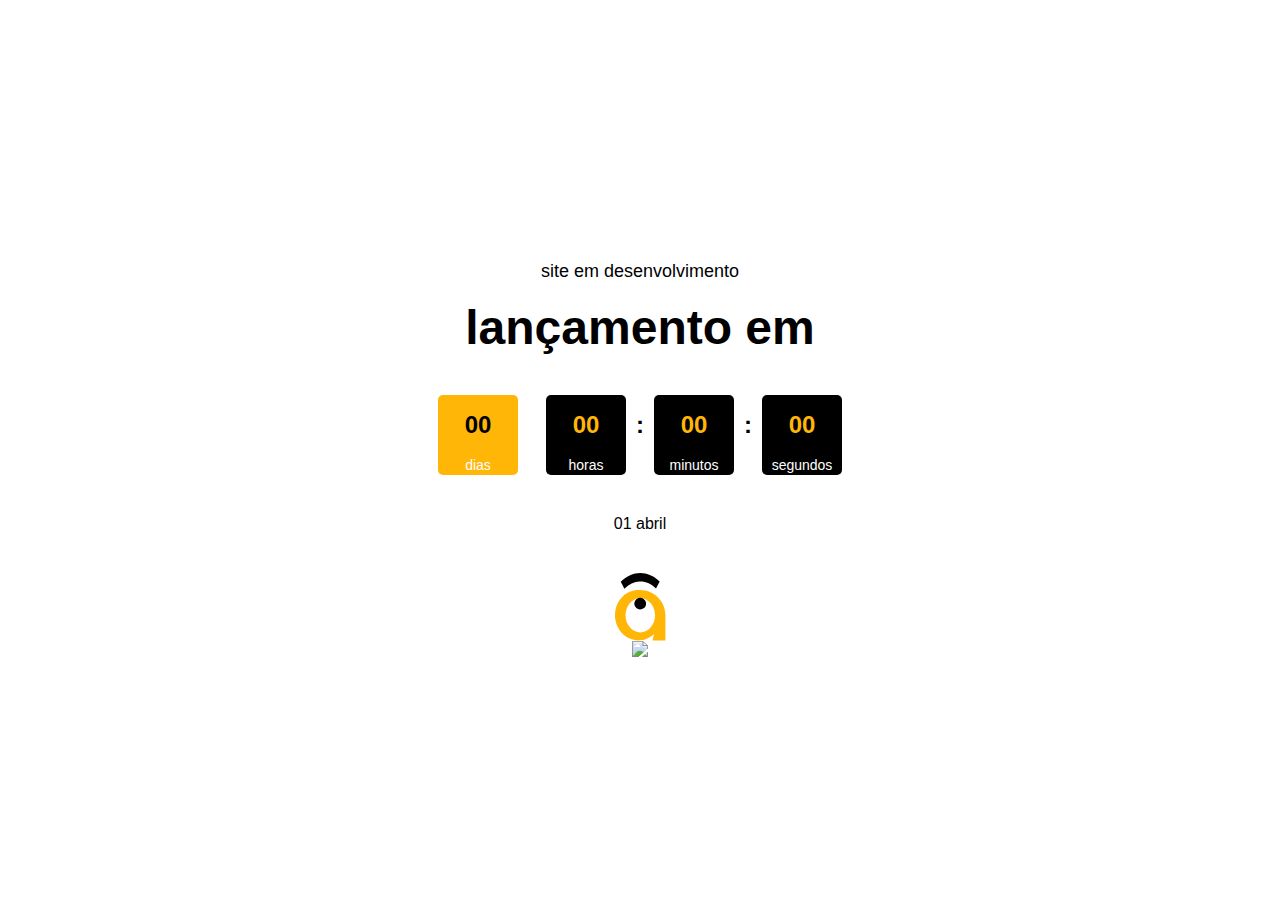
==== index.html @ 57b1c7a6 "test img cdn" ====
<!DOCTYPE html>
<html lang="en">
	<head>
		<!-- Global site tag (gtag.js) - Google Analytics -->
		<script async src="https://www.googletagmanager.com/gtag/js?id=UA-113560512-1"></script>
		<script>
		window.dataLayer = window.dataLayer || [];
		function gtag(){dataLayer.push(arguments);}
		gtag('js', new Date());

		gtag('config', 'UA-113560512-1');
		</script>

		<meta charset="UTF-8">
		<meta name="viewport" content="width=device-width, initial-scale=1.0">
		<link id="favicon" rel="icon" type="image/png" sizes="64x64" href="iconfinder.png">
		<title>André Oliveira | UX/UI and Visual Identity Designer </title>
		<link rel="stylesheet" href="style.css">
	</head>
	<body>
		<p>site em desenvolvimento</p>
		<h1>lançamento em</h1>
		<div class="countdown">
			<div class="box" id="days">00</div>
			<div class="box" id="hours">00</div>
			<div class="box" id="minutes">00</div>
			<div class="box" id="seconds">00</div>
		</div>
		<div class="data">01 abril</div>
		<svg width="51" height="68" viewBox="0 0 51 68" fill="none" xmlns="http://www.w3.org/2000/svg">
			<path d="M50.3702 41.548C50.0303 27.9532 38.9049 17.0503 25.2191 17.0503C24.9019 17.0503 24.562 17.0503 24.2674 17.0955C23.9955 17.0503 23.7009 17.0503 23.429 17.0503C11.3067 17.0503 1.3142 26.9579 0.113293 39.6479C0.0453173 40.4848 0 41.3444 0 42.2266C0 43.1088 0.0453173 43.9457 0.113293 44.8053C1.3142 57.4726 11.3067 67.3803 23.429 67.3803C23.7009 67.3803 23.9955 67.3803 24.2674 67.335C29.9094 67.1541 35.1209 64.7563 39.0635 60.8883L37.5227 67.3803H50.4155V42.2266C50.4155 42.0004 50.4155 41.7742 50.3702 41.5254V41.548Z" fill="#FFB607"/>
			<path d="M25.2869 59.3954C33.4335 59.3954 40.0377 51.739 40.0377 42.2945C40.0377 32.8499 33.4335 25.1936 25.2869 25.1936C17.1403 25.1936 10.5361 32.8499 10.5361 42.2945C10.5361 51.739 17.1403 59.3954 25.2869 59.3954Z" fill="white"/>
			<path d="M31.0651 30.635C31.0651 32.4446 30.1361 34.2994 28.6859 35.3173C26.0122 37.2627 22.4095 36.6972 20.5288 34.0959C18.5802 31.4267 19.1466 27.8301 21.7524 25.9526C23.837 24.437 26.5787 24.437 28.6179 25.9526C30.2041 26.9705 31.0651 28.6896 31.0651 30.635Z" fill="black"/>
			<path d="M44.6371 8.61305L41.0344 15.4896C36.4573 10.8977 31.0419 8.43209 25.4452 8.43209H24.7655C19.2141 8.61305 13.8667 11.1465 9.35761 15.7384L5.75488 8.86187C17.3334 -2.87802 32.9679 -2.94588 44.5918 8.61305H44.6371Z" fill="black"/>
		</svg>
		<img src="background-header.jpeg" alt="">
		<img src="https://ik.imagekit.io/andreoliveira/background-header.jpeg?ik-sdk-version=javascript-1.4.3&updatedAt=1677780116821">
		<img src="https://ik.imagekit.io/andreoliveira/background-header.jpeg" alt="">
		<script>
			// Set the date we're counting down to
			var countDownDate = new Date("Apr 01, 2023 12:30:25").getTime();

			// Update the count down every 1 second
			var x = setInterval(function() {

			// Get today's date and time
			var now = new Date().getTime();
				
			// Find the distance between now and the count down date
			var distance = countDownDate - now;
				
			// Time calculations for days, hours, minutes and seconds
			var days = Math.floor(distance / (1000 * 60 * 60 * 24));
			var hours = Math.floor((distance % (1000 * 60 * 60 * 24)) / (1000 * 60 * 60));
			var minutes = Math.floor((distance % (1000 * 60 * 60)) / (1000 * 60));
			var seconds = Math.floor((distance % (1000 * 60)) / 1000);
				
			// Output the result in an element
			document.getElementById("days").innerHTML = days;
			document.getElementById("hours").innerHTML = hours;
			document.getElementById("minutes").innerHTML = minutes;
  			document.getElementById("seconds").innerHTML = seconds;
    
			// If the count down is over, write some text 
			if (distance < 0) {
				clearInterval(x);
				document.getElementById("days").innerHTML = "00";
				document.getElementById("hours").innerHTML = "00";
				document.getElementById("minutes").innerHTML = "00";
				document.getElementById("seconds").innerHTML = "00";
			
			}
			}, 1000);
		</script>
	</body>
</html>
---- style.css ----
html {
  display: flex;
  align-items: center;
  justify-content: center;
  height: 100%;
}

body {
  text-align: center;
  font-family: "Arial", sans-serif;
  display: flex;
  align-items: center;
  justify-content: center;
  flex-direction: column;
  color: #000;
  text-align: center;
}

p {
  font-weight: 400;
  font-size: 18px;
  line-height: 21px;
  color: #000000;
  margin-bottom: 0 0 10px 0;
}

h1 {
  font-style: normal;
  font-weight: 700;
  font-size: 48px;
  line-height: 55px;
  margin: 0;
}

.countdown {
  margin-top: 40px;
  display: flex;
  gap: 28px;
}
.countdown .box {
  width: 8.5vw;
  height: 8.5vw;
  min-width: 60px;
  min-height: 60px;
  max-width: 80px;
  max-height: 80px;
  border-radius: 5px;
  text-align: center;
  line-height: 60px;
  font-size: 24px;
  font-weight: bold;
  background-color: #000;
  color: #FFB607;
  position: relative;
}
.countdown .box:after {
  display: block;
  font-size: 14px;
  line-height: 21px;
  color: #BDBDBD;
  font-weight: 400;
}
@media (min-width: 768px) {
  .countdown .box:after {
    color: #ffffff;
  }
}
.countdown .box:before {
  content: ":";
  color: #000;
  font-size: 24px;
  display: block;
  position: absolute;
  left: -18px;
}
.countdown .box#days {
  background-color: #FFB607;
  color: #000;
}
.countdown .box#days:after {
  content: "dias";
}
.countdown .box#days:before {
  display: none;
}
.countdown .box#hours:after {
  content: "horas";
}
.countdown .box#hours:before {
  display: none;
}
.countdown .box#minutes:after {
  content: "minutos";
}
.countdown .box#seconds:after {
  content: "segundos";
}

svg {
  margin-top: 40px;
}

.data {
  width: 100%;
  margin-top: 40px;
}/*# sourceMappingURL=style.css.map */
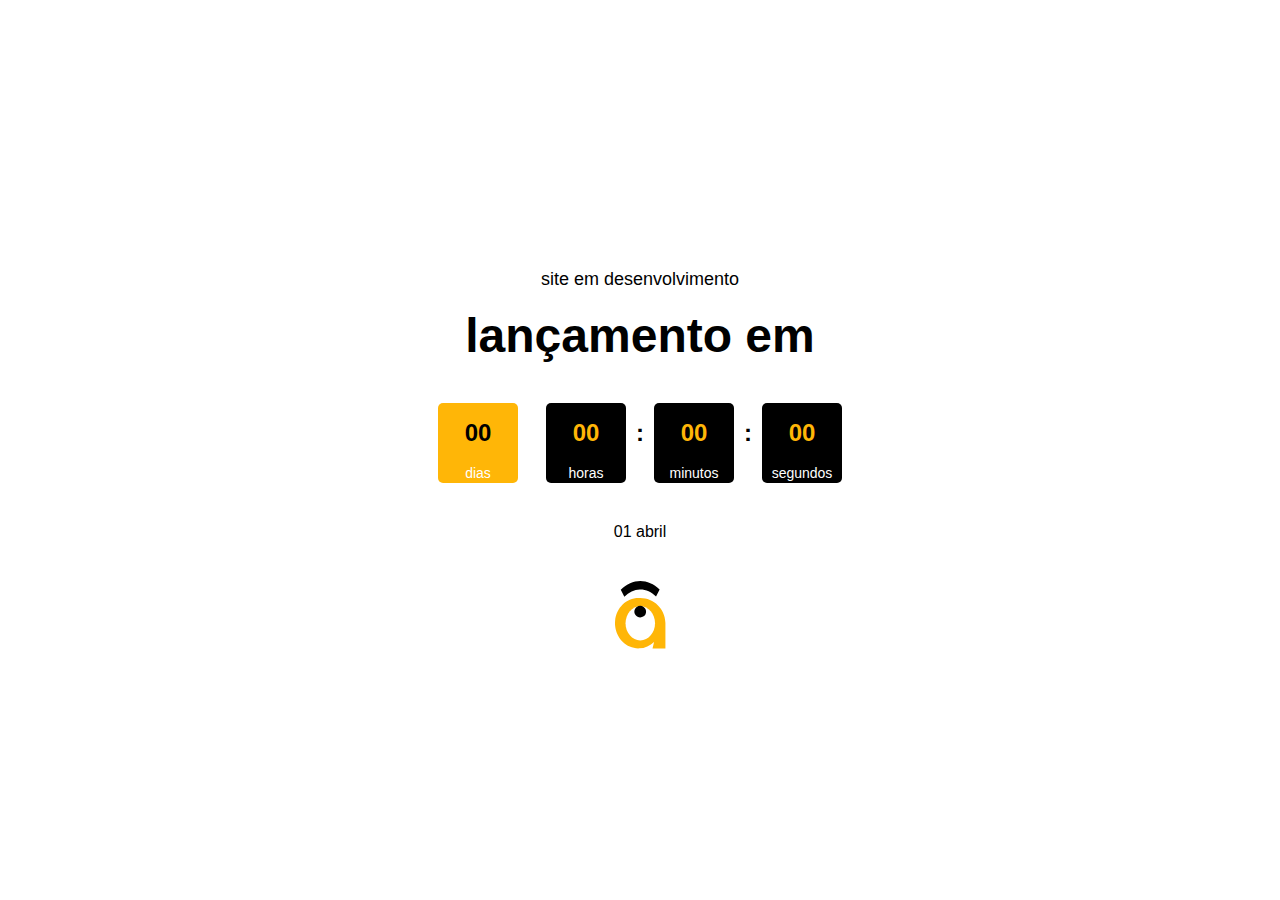
==== commit 11d56535: "remove img test" ====
--- a/index.html
+++ b/index.html
@@ -33,9 +33,6 @@
 			<path d="M31.0651 30.635C31.0651 32.4446 30.1361 34.2994 28.6859 35.3173C26.0122 37.2627 22.4095 36.6972 20.5288 34.0959C18.5802 31.4267 19.1466 27.8301 21.7524 25.9526C23.837 24.437 26.5787 24.437 28.6179 25.9526C30.2041 26.9705 31.0651 28.6896 31.0651 30.635Z" fill="black"/>
 			<path d="M44.6371 8.61305L41.0344 15.4896C36.4573 10.8977 31.0419 8.43209 25.4452 8.43209H24.7655C19.2141 8.61305 13.8667 11.1465 9.35761 15.7384L5.75488 8.86187C17.3334 -2.87802 32.9679 -2.94588 44.5918 8.61305H44.6371Z" fill="black"/>
 		</svg>
-		<img src="background-header.jpeg" alt="">
-		<img src="https://ik.imagekit.io/andreoliveira/background-header.jpeg?ik-sdk-version=javascript-1.4.3&updatedAt=1677780116821">
-		<img src="https://ik.imagekit.io/andreoliveira/background-header.jpeg" alt="">
 		<script>
 			// Set the date we're counting down to
 			var countDownDate = new Date("Apr 01, 2023 12:30:25").getTime();
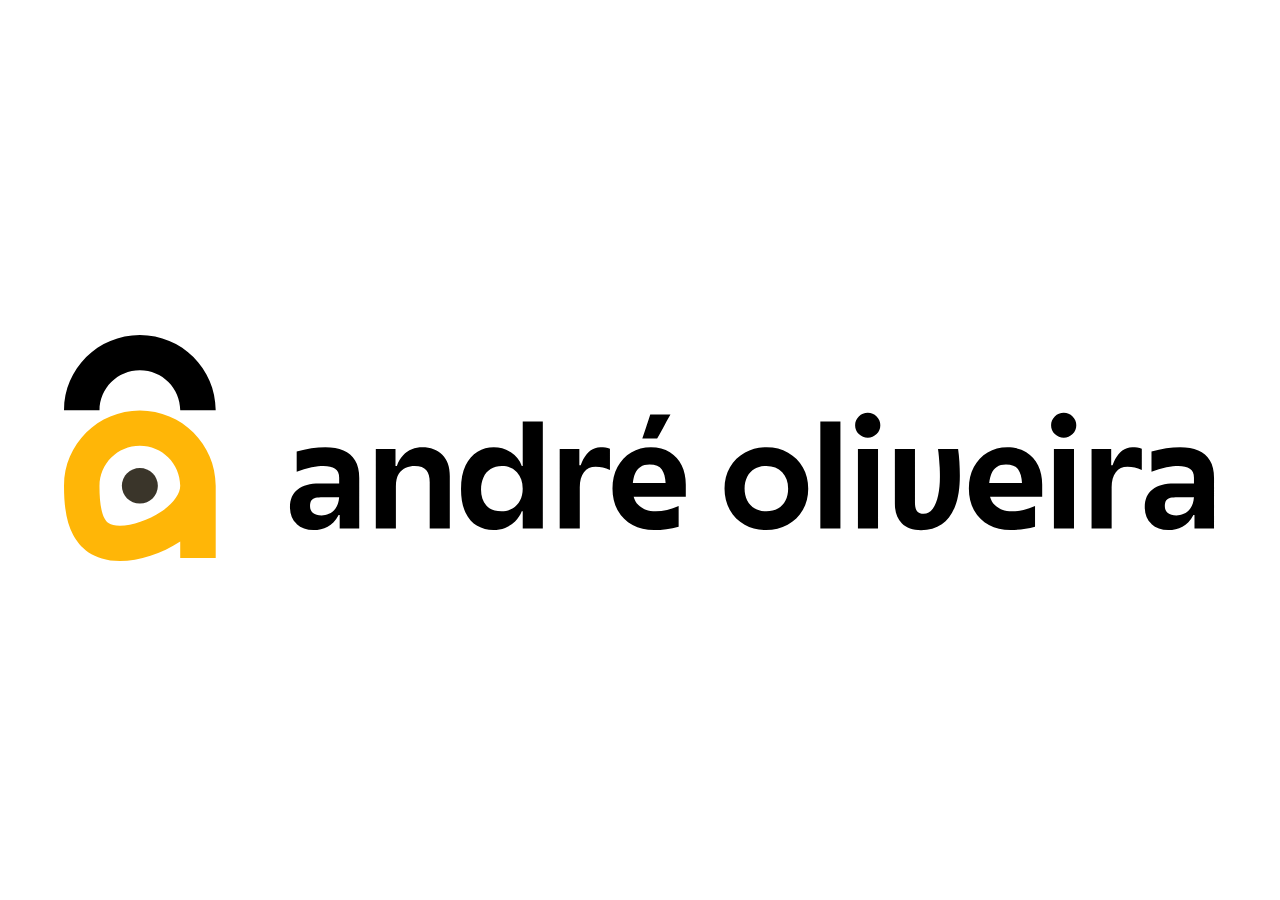
==== commit 84a3700c: "page update" ====
--- a/index.html
+++ b/index.html
@@ -18,7 +18,7 @@
 		<link rel="stylesheet" href="style.css">
 	</head>
 	<body>
-		<p>site em desenvolvimento</p>
+		<!-- <p>site em desenvolvimento</p>
 		<h1>lançamento em</h1>
 		<div class="countdown">
 			<div class="box" id="days">00</div>
@@ -27,47 +27,72 @@
 			<div class="box" id="seconds">00</div>
 		</div>
 		<div class="data">01 abril</div>
-		<svg width="51" height="68" viewBox="0 0 51 68" fill="none" xmlns="http://www.w3.org/2000/svg">
-			<path d="M50.3702 41.548C50.0303 27.9532 38.9049 17.0503 25.2191 17.0503C24.9019 17.0503 24.562 17.0503 24.2674 17.0955C23.9955 17.0503 23.7009 17.0503 23.429 17.0503C11.3067 17.0503 1.3142 26.9579 0.113293 39.6479C0.0453173 40.4848 0 41.3444 0 42.2266C0 43.1088 0.0453173 43.9457 0.113293 44.8053C1.3142 57.4726 11.3067 67.3803 23.429 67.3803C23.7009 67.3803 23.9955 67.3803 24.2674 67.335C29.9094 67.1541 35.1209 64.7563 39.0635 60.8883L37.5227 67.3803H50.4155V42.2266C50.4155 42.0004 50.4155 41.7742 50.3702 41.5254V41.548Z" fill="#FFB607"/>
-			<path d="M25.2869 59.3954C33.4335 59.3954 40.0377 51.739 40.0377 42.2945C40.0377 32.8499 33.4335 25.1936 25.2869 25.1936C17.1403 25.1936 10.5361 32.8499 10.5361 42.2945C10.5361 51.739 17.1403 59.3954 25.2869 59.3954Z" fill="white"/>
-			<path d="M31.0651 30.635C31.0651 32.4446 30.1361 34.2994 28.6859 35.3173C26.0122 37.2627 22.4095 36.6972 20.5288 34.0959C18.5802 31.4267 19.1466 27.8301 21.7524 25.9526C23.837 24.437 26.5787 24.437 28.6179 25.9526C30.2041 26.9705 31.0651 28.6896 31.0651 30.635Z" fill="black"/>
-			<path d="M44.6371 8.61305L41.0344 15.4896C36.4573 10.8977 31.0419 8.43209 25.4452 8.43209H24.7655C19.2141 8.61305 13.8667 11.1465 9.35761 15.7384L5.75488 8.86187C17.3334 -2.87802 32.9679 -2.94588 44.5918 8.61305H44.6371Z" fill="black"/>
+		<svg width="44" height="65" viewBox="0 0 44 65" fill="none" xmlns="http://www.w3.org/2000/svg">
+			<g id="Group 113">
+				<path id="a" d="M21.8653 21.723C9.84175 21.723 0.0428162 31.4392 0.0428162 43.3619C0.0428162 49.6837 0.85543 54.0536 2.6527 57.448C4.49277 60.8848 8.30136 65 16.1318 65C21.7376 65 28.1989 62.9208 33.4615 59.3991V64.151H43.6885V43.3611C43.6885 31.3959 33.8896 21.723 21.8661 21.723H21.8653ZM10.2263 43.3611C10.2263 36.9969 15.4468 31.8629 21.8225 31.8629C28.1981 31.8629 33.4187 37.0393 33.4187 43.3611C33.4187 45.7375 31.3645 48.5376 27.8984 50.8707C24.3039 53.2887 19.6399 54.8594 16.0882 54.8594C13.0502 54.8594 12.194 53.7565 11.6382 52.7377C10.6972 50.9132 10.2263 47.8159 10.2263 43.3611Z"/>
+				<path id="pupila" d="M21.8653 47.2657C24.7249 47.2657 27.043 44.9671 27.043 42.1317C27.043 39.2963 24.7249 36.9977 21.8653 36.9977C19.0057 36.9977 16.6875 39.2963 16.6875 42.1317C16.6875 44.9671 19.0057 47.2657 21.8653 47.2657Z" />
+				<path id="sombrancelha" d="M43.6885 21.6381H33.4615C33.4615 15.2739 28.2409 10.1399 21.8653 10.1399C15.4896 10.1399 10.2263 15.2739 10.2263 21.6381H0C0 9.71616 9.79894 0 21.8225 0C33.8896 0 43.6877 9.71616 43.6877 21.6381H43.6885Z"/> -->
+				<!-- <path id="palpebra" d="M34 31H10V55H34V31Z"/> -->
+			<!-- </g>
+		</svg> -->
+			
+		<svg width="" height="" viewBox="0 0 311 62" fill="none" xmlns="http://www.w3.org/2000/svg">
+			<path d="M62.7821 50.9903C61.5917 49.8866 61 48.3706 61 46.4426C61 44.3468 61.6974 42.768 63.0921 41.6992C64.4868 40.6304 66.4239 40.0925 68.8963 40.0925H74.285V38.5067C74.285 37.375 73.9117 36.5716 73.172 36.0896C72.4324 35.6076 71.3969 35.3701 70.0586 35.3701C69.1851 35.3701 68.1144 35.4888 66.8536 35.7333C65.4448 36.0477 64.0994 36.4459 62.8174 36.9209V31.472C65.5082 30.7036 68.0933 30.3193 70.5658 30.3193C72.4606 30.3193 74.0807 30.6058 75.4402 31.1856C76.7997 31.7654 77.8493 32.6596 78.5889 33.8751C79.3285 35.0906 79.7018 36.6485 79.7018 38.5486V52.2268H74.4259V48.5802H74.1371C73.3129 50.0961 72.3268 51.158 71.1715 51.7588C70.0163 52.3595 68.7414 52.6599 67.3326 52.6599C65.487 52.6599 63.9726 52.108 62.7821 50.9973V50.9903ZM71.5167 48.2868C72.1929 48.0004 72.7987 47.4904 73.334 46.7499C73.8694 46.0164 74.1864 45.0244 74.2779 43.774H69.8754C69.0724 43.774 68.4314 43.8299 67.9454 43.9347C67.4594 44.0464 67.086 44.27 66.8183 44.6193C66.5507 44.9686 66.4168 45.4785 66.4168 46.1561C66.4168 46.9735 66.6916 47.6092 67.2339 48.0493C67.7763 48.4964 68.5512 48.7199 69.5444 48.7199C70.1783 48.7199 70.8334 48.5732 71.5097 48.2868H71.5167Z" fill="black"/>
+			<path d="M84.1819 30.7448H89.493V35.3624H89.8593C90.0566 34.7616 90.296 34.2167 90.5849 33.7347C90.8737 33.2527 91.2047 32.8196 91.564 32.4354C92.2191 31.7158 93.0009 31.1779 93.9096 30.8286C94.8183 30.4793 95.7622 30.3047 96.7272 30.3047C98.9813 30.3047 100.785 30.9893 102.13 32.3585C103.475 33.7277 104.152 35.6418 104.152 38.0939V52.2052H98.7277V39.7565C98.7277 38.3384 98.4248 37.2486 97.819 36.4941C97.2132 35.7396 96.1567 35.3554 94.6563 35.3554C93.8321 35.3554 93.0432 35.5091 92.2895 35.8095C91.5358 36.1099 90.9018 36.6688 90.3806 37.4861C89.8593 38.3034 89.5987 39.4351 89.5987 40.8812V52.2122H84.1748V30.7378L84.1819 30.7448Z" fill="black"/>
+			<path d="M111.541 51.5144C110.231 50.7599 109.174 49.5514 108.378 47.8888C107.575 46.2261 107.181 44.1234 107.181 41.5736C107.181 39.0238 107.589 36.9071 108.399 35.2235C109.209 33.5399 110.294 32.3035 111.64 31.5071C112.985 30.7107 114.45 30.3125 116.021 30.3125C117.697 30.3125 119.233 30.7666 120.642 31.6677C122.051 32.5689 123.03 33.8054 123.586 35.3632H123.84V23.3477H129.264V52.22H123.84V47.6024H123.586C123.149 48.6852 122.544 49.6073 121.769 50.3617C120.994 51.1162 120.099 51.689 119.092 52.0733C118.085 52.4575 117.021 52.6531 115.908 52.6531C114.309 52.6531 112.851 52.2759 111.541 51.5144ZM121.071 46.8409C121.945 46.3379 122.621 45.6184 123.107 44.6963C123.593 43.7671 123.833 42.7053 123.833 41.5038C123.833 39.6735 123.318 38.1995 122.283 37.0678C121.255 35.9361 119.902 35.3702 118.226 35.3702C117.035 35.3702 116.021 35.6427 115.169 36.1806C114.316 36.7185 113.675 37.4729 113.239 38.437C112.802 39.401 112.583 40.4908 112.583 41.7203C112.583 43.5506 113.062 44.9827 114.02 46.0305C114.978 47.0784 116.345 47.6024 118.113 47.6024C119.205 47.6024 120.184 47.3509 121.057 46.8479L121.071 46.8409Z" fill="black"/>
+			<path d="M133.814 30.7456H139.125V35.1816H139.491C139.689 34.6018 139.914 34.0639 140.182 33.5609C140.449 33.0579 140.752 32.5969 141.09 32.1917C141.407 31.8075 141.753 31.4791 142.126 31.1997C142.499 30.9203 142.915 30.7037 143.366 30.55C143.816 30.3963 144.295 30.3125 144.803 30.3125C145.775 30.3125 146.634 30.4313 147.388 30.6758V36.453C146.712 36.0898 146.071 35.8592 145.479 35.7475C144.887 35.6427 144.232 35.5868 143.535 35.5868C142.175 35.5868 141.119 36.0758 140.372 37.0468C139.618 38.0178 139.245 39.3591 139.245 41.0706V52.22H133.821V30.7456H133.814Z" fill="black"/>
+			<path d="M153.495 51.2971C151.797 50.396 150.466 49.0966 149.508 47.3991C148.55 45.7015 148.071 43.7106 148.071 41.4262C148.071 39.2606 148.522 37.3395 149.416 35.6489C150.311 33.9654 151.551 32.652 153.128 31.7159C154.706 30.7798 156.474 30.3118 158.44 30.3118C160.405 30.3118 162.166 30.7519 163.568 31.6321C164.976 32.5123 166.04 33.7069 166.773 35.2228C167.498 36.7387 167.864 38.4503 167.864 40.3504V43.6337H153.783C154.023 44.5209 154.432 45.2614 155.002 45.8552C155.573 46.442 156.256 46.8821 157.059 47.1685C157.862 47.4549 158.757 47.6017 159.75 47.6017C160.743 47.6017 161.764 47.4829 162.807 47.2384C163.849 47.0009 164.892 46.6376 165.934 46.1556V51.7512C163.751 52.352 161.546 52.6524 159.313 52.6524C157.08 52.6524 155.192 52.1983 153.488 51.2971H153.495ZM158.045 39.9452H162.412C162.342 38.4083 161.997 37.1928 161.391 36.2986C160.785 35.4114 159.679 34.9643 158.08 34.9643C157.087 34.9643 156.27 35.1809 155.622 35.614C154.981 36.0471 154.502 36.6339 154.185 37.3675C153.868 38.101 153.664 38.9602 153.565 39.9452H158.038H158.045ZM157.207 24.7162C157.693 23.2701 158.045 22.1873 158.263 21.4678H163.723C162.898 22.9348 162.293 24.0316 161.905 24.7511C161.518 25.4706 160.926 26.5465 160.123 27.9646H156.122L157.214 24.7162H157.207Z" fill="black"/>
+			<path d="M183.756 51.207C182.044 50.243 180.713 48.9157 179.755 47.2181C178.797 45.5206 178.318 43.6065 178.318 41.4618C178.318 39.3172 178.811 37.4031 179.79 35.7055C180.769 34.008 182.129 32.6877 183.869 31.7376C185.601 30.7875 187.553 30.3125 189.708 30.3125C191.863 30.3125 193.765 30.7945 195.477 31.7586C197.189 32.7226 198.52 34.0499 199.478 35.7475C200.436 37.445 200.915 39.3591 200.915 41.5038C200.915 43.6484 200.422 45.5625 199.443 47.2601C198.464 48.9576 197.104 50.2779 195.364 51.228C193.632 52.1781 191.68 52.6531 189.525 52.6531C187.369 52.6531 185.468 52.1711 183.756 51.207ZM192.744 46.8409C193.632 46.3379 194.308 45.6184 194.78 44.6963C195.252 43.7672 195.491 42.7053 195.491 41.5038C195.491 39.6735 194.956 38.1995 193.892 37.0678C192.821 35.9361 191.392 35.3702 189.595 35.3702C188.405 35.3702 187.369 35.6217 186.482 36.1247C185.594 36.6277 184.918 37.3472 184.446 38.2693C183.974 39.1984 183.735 40.2603 183.735 41.4618C183.735 42.6634 183.974 43.7322 184.446 44.6543C184.918 45.5835 185.601 46.303 186.503 46.8199C187.398 47.3369 188.44 47.5954 189.631 47.5954C190.821 47.5954 191.856 47.3439 192.744 46.8409Z" fill="black"/>
+			<path d="M204.184 48.3141V23.3398H209.607V52.2121H204.184V48.3141Z" fill="black"/>
+			<path d="M214.573 26.7563C213.904 26.0926 213.573 25.2963 213.573 24.3532C213.573 23.4101 213.904 22.6486 214.573 21.992C215.243 21.3283 216.046 21 216.997 21C217.948 21 218.715 21.3283 219.377 21.992C220.047 22.6556 220.378 23.445 220.378 24.3532C220.378 25.2613 220.047 26.0926 219.377 26.7563C218.708 27.42 217.912 27.7483 216.997 27.7483C216.081 27.7483 215.243 27.42 214.573 26.7563ZM214.334 49.2017V30.7452H219.758V52.2195H214.334V49.2087V49.2017Z" fill="black"/>
+			<path d="M226.161 50.8083C224.921 49.5579 224.308 47.8044 224.308 45.541V30.7451H229.732V45.2127C229.732 46.3654 229.936 47.1687 230.352 47.6158C230.767 48.0629 231.331 48.2865 232.064 48.2865C233.057 48.2865 233.881 47.8324 234.536 46.9172C235.191 46.0021 235.677 44.7936 235.994 43.2916C236.311 41.7897 236.466 40.134 236.466 38.3317C236.466 37.7798 236.466 37.2279 236.445 36.69C236.431 36.1451 236.403 35.6002 236.353 35.0484C236.304 34.3009 236.248 33.5674 236.191 32.8478C236.128 32.1283 236.05 31.4297 235.952 30.7521H241.376C241.693 32.9666 241.848 35.3697 241.848 37.9684C241.848 41.2867 241.425 44.0461 240.573 46.2326C239.72 48.4192 238.523 50.0469 236.973 51.1017C235.424 52.1636 233.55 52.6875 231.366 52.6875C229.183 52.6875 227.4 52.0588 226.161 50.8083Z" fill="black"/>
+			<path d="M249.709 51.2978C248.011 50.3967 246.68 49.0973 245.722 47.3998C244.764 45.7022 244.285 43.7113 244.285 41.4269C244.285 39.2613 244.736 37.3402 245.631 35.6497C246.525 33.9661 247.765 32.6527 249.343 31.7166C250.921 30.7805 252.689 30.3125 254.654 30.3125C256.619 30.3125 258.38 30.7526 259.782 31.6328C261.191 32.513 262.254 33.7076 262.987 35.2235C263.713 36.7394 264.079 38.451 264.079 40.3511V43.6344H249.998C250.237 44.5216 250.646 45.2621 251.216 45.8559C251.787 46.4427 252.47 46.8828 253.273 47.1692C254.076 47.4557 254.971 47.6024 255.964 47.6024C256.957 47.6024 257.979 47.4836 259.021 47.2391C260.064 47.0016 261.106 46.6383 262.149 46.1563V51.7519C259.965 52.3527 257.76 52.6531 255.527 52.6531C253.294 52.6531 251.407 52.199 249.702 51.2978H249.709ZM254.259 39.9459H258.627C258.556 38.409 258.211 37.1935 257.605 36.2993C257 35.4121 255.894 34.965 254.295 34.965C253.301 34.965 252.484 35.1816 251.836 35.6147C251.195 36.0478 250.716 36.6346 250.399 37.3682C250.082 38.1017 249.878 38.9609 249.779 39.9459H254.252H254.259Z" fill="black"/>
+			<path d="M267.481 26.7563C266.812 26.0926 266.48 25.2963 266.48 24.3532C266.48 23.4101 266.812 22.6486 267.481 21.992C268.15 21.3283 268.953 21 269.904 21C270.855 21 271.623 21.3283 272.285 21.992C272.954 22.6556 273.285 23.445 273.285 24.3532C273.285 25.2613 272.954 26.0926 272.285 26.7563C271.616 27.42 270.82 27.7483 269.904 27.7483C268.988 27.7483 268.15 27.42 267.481 26.7563ZM267.241 49.2017V30.7452H272.665V52.2195H267.241V49.2087V49.2017Z" fill="black"/>
+			<path d="M277.399 30.7456H282.71V35.1816H283.076C283.274 34.6018 283.499 34.0639 283.767 33.5609C284.034 33.0579 284.337 32.5969 284.675 32.1917C284.992 31.8075 285.338 31.4791 285.711 31.1997C286.084 30.9203 286.5 30.7037 286.951 30.55C287.401 30.3963 287.88 30.3125 288.388 30.3125C289.36 30.3125 290.219 30.4313 290.973 30.6758V36.453C290.296 36.0898 289.655 35.8592 289.064 35.7475C288.472 35.6427 287.817 35.5868 287.12 35.5868C285.76 35.5868 284.704 36.0758 283.957 37.0468C283.203 38.0178 282.83 39.3591 282.83 41.0706V52.22H277.406V30.7456H277.399Z" fill="black"/>
+			<path d="M293.551 50.9903C292.36 49.8866 291.769 48.3706 291.769 46.4426C291.769 44.3468 292.466 42.768 293.861 41.6992C295.255 40.6304 297.192 40.0925 299.665 40.0925H305.054V38.5067C305.054 37.375 304.68 36.5716 303.941 36.0896C303.201 35.6076 302.165 35.3701 300.827 35.3701C299.954 35.3701 298.883 35.4888 297.622 35.7333C296.213 36.0477 294.868 36.4459 293.586 36.9209V31.472C296.277 30.7036 298.862 30.3193 301.334 30.3193C303.229 30.3193 304.849 30.6058 306.209 31.1856C307.568 31.7654 308.618 32.6596 309.357 33.8751C310.097 35.0906 310.47 36.6485 310.47 38.5486V52.2268H305.194V48.5802H304.906C304.081 50.0961 303.095 51.158 301.94 51.7588C300.785 52.3595 299.51 52.6599 298.101 52.6599C296.256 52.6599 294.741 52.108 293.551 50.9973V50.9903ZM302.285 48.2868C302.961 48.0004 303.567 47.4904 304.103 46.7499C304.638 46.0164 304.955 45.0244 305.047 43.774H300.644C299.841 43.774 299.2 43.8299 298.714 43.9347C298.228 44.0464 297.855 44.27 297.587 44.6193C297.319 44.9686 297.185 45.4785 297.185 46.1561C297.185 46.9735 297.46 47.6092 298.003 48.0493C298.545 48.4964 299.32 48.7199 300.313 48.7199C300.947 48.7199 301.602 48.5732 302.278 48.2868H302.285Z" fill="black"/>
+			<circle cx="21" cy="41" r="15" fill="white"/>
+			<path d="M20.4769 20.3848C9.18538 20.3848 0 29.4942 0 40.6925C0 46.6444 0.753708 50.7241 2.44427 53.9166C4.15596 57.151 7.7484 61.0072 15.0953 61.0072C20.336 61.0072 26.408 59.0442 31.374 55.7469V60.2038H40.9538V40.6925C40.9538 29.4942 31.7685 20.3848 20.4769 20.3848ZM9.57984 40.6925C9.57984 34.7336 14.4684 29.8855 20.4769 29.8855C26.4854 29.8855 31.374 34.7336 31.374 40.6925C31.374 42.921 29.4369 45.5616 26.1896 47.7481C22.8155 50.0255 18.4553 51.4995 15.0883 51.4995C12.2213 51.4995 11.4324 50.4656 10.9182 49.4876C10.0095 47.7761 9.5728 44.8979 9.5728 40.6855" fill="#FFB607"/>
+			<path d="M20.4766 45.5125C23.1609 45.5125 25.3369 43.3544 25.3369 40.6923C25.3369 38.0301 23.1609 35.8721 20.4766 35.8721C17.7923 35.8721 15.6162 38.0301 15.6162 40.6923C15.6162 43.3544 17.7923 45.5125 20.4766 45.5125Z" fill="#3A352A"/>
+			<path d="M40.9609 20.3077H31.381C31.381 14.3488 26.4925 9.50069 20.484 9.50069C14.4754 9.50069 9.58689 14.3488 9.58689 20.3077H0C0 9.10948 9.18538 0 20.4769 0C31.7684 0 40.9538 9.10948 40.9538 20.3077H40.9609Z" fill="black"/>
 		</svg>
+
+
+		
 		<script>
-			// Set the date we're counting down to
-			var countDownDate = new Date("Apr 01, 2023 12:30:25").getTime();
+			// // Set the date we're counting down to
+			// var countDownDate = new Date("Apr 01, 2023 12:30:25").getTime();
 
-			// Update the count down every 1 second
-			var x = setInterval(function() {
+			// // Update the count down every 1 second
+			// var x = setInterval(function() {
 
-			// Get today's date and time
-			var now = new Date().getTime();
+			// // Get today's date and time
+			// var now = new Date().getTime();
 				
-			// Find the distance between now and the count down date
-			var distance = countDownDate - now;
+			// // Find the distance between now and the count down date
+			// var distance = countDownDate - now;
 				
-			// Time calculations for days, hours, minutes and seconds
-			var days = Math.floor(distance / (1000 * 60 * 60 * 24));
-			var hours = Math.floor((distance % (1000 * 60 * 60 * 24)) / (1000 * 60 * 60));
-			var minutes = Math.floor((distance % (1000 * 60 * 60)) / (1000 * 60));
-			var seconds = Math.floor((distance % (1000 * 60)) / 1000);
+			// // Time calculations for days, hours, minutes and seconds
+			// var days = Math.floor(distance / (1000 * 60 * 60 * 24));
+			// var hours = Math.floor((distance % (1000 * 60 * 60 * 24)) / (1000 * 60 * 60));
+			// var minutes = Math.floor((distance % (1000 * 60 * 60)) / (1000 * 60));
+			// var seconds = Math.floor((distance % (1000 * 60)) / 1000);
 				
-			// Output the result in an element
-			document.getElementById("days").innerHTML = days;
-			document.getElementById("hours").innerHTML = hours;
-			document.getElementById("minutes").innerHTML = minutes;
-  			document.getElementById("seconds").innerHTML = seconds;
+			// // Output the result in an element
+			// document.getElementById("days").innerHTML = days;
+			// document.getElementById("hours").innerHTML = hours;
+			// document.getElementById("minutes").innerHTML = minutes;
+  			// document.getElementById("seconds").innerHTML = seconds;
     
-			// If the count down is over, write some text 
-			if (distance < 0) {
-				clearInterval(x);
-				document.getElementById("days").innerHTML = "00";
-				document.getElementById("hours").innerHTML = "00";
-				document.getElementById("minutes").innerHTML = "00";
-				document.getElementById("seconds").innerHTML = "00";
+			// // If the count down is over, write some text 
+			// if (distance < 0) {
+			// 	clearInterval(x);
+			// 	document.getElementById("days").innerHTML = "00";
+			// 	document.getElementById("hours").innerHTML = "00";
+			// 	document.getElementById("minutes").innerHTML = "00";
+			// 	document.getElementById("seconds").innerHTML = "00";
 			
-			}
-			}, 1000);
+			// }
+			// }, 1000);
 		</script>
 	</body>
 </html>
--- a/style.css
+++ b/style.css
@@ -1,3 +1,9 @@
+:root {
+  --yellow-color: #FFB607;
+  --black-color: #000000;
+  --white-color: #ffffff;
+}
+
 html {
   display: flex;
   align-items: center;
@@ -12,7 +18,7 @@
   align-items: center;
   justify-content: center;
   flex-direction: column;
-  color: #000;
+  color: var(--black-color);
   text-align: center;
 }
 
@@ -20,7 +26,7 @@
   font-weight: 400;
   font-size: 18px;
   line-height: 21px;
-  color: #000000;
+  color: var(--black-color);
   margin-bottom: 0 0 10px 0;
 }
 
@@ -49,8 +55,8 @@
   line-height: 60px;
   font-size: 24px;
   font-weight: bold;
-  background-color: #000;
-  color: #FFB607;
+  background-color: var(--black-color);
+  color: var(--yellow-color);
   position: relative;
 }
 .countdown .box:after {
@@ -62,20 +68,20 @@
 }
 @media (min-width: 768px) {
   .countdown .box:after {
-    color: #ffffff;
+    color: var(--white-color);
   }
 }
 .countdown .box:before {
   content: ":";
-  color: #000;
+  color: var(--black-color);
   font-size: 24px;
   display: block;
   position: absolute;
   left: -18px;
 }
 .countdown .box#days {
-  background-color: #FFB607;
-  color: #000;
+  background-color: var(--yellow-color);
+  color: var(--black-color);
 }
 .countdown .box#days:after {
   content: "dias";
@@ -97,10 +103,47 @@
 }
 
 svg {
-  margin-top: 40px;
+/*  margin-top: 40px;*/
+    width: 90vw;
 }
 
 .data {
   width: 100%;
   margin-top: 40px;
+}
+
+#a,
+#palpebra {
+  fill: var(--yellow-color);
+}
+
+#palpebra {
+  animation: piscaPalpebra 3s infinite;
+}
+
+#pupila,
+#sombrancelha {
+  fill: var(--black-color);
+}
+
+#pupila {
+  animation: movePupila 6s infinite;
+}
+
+@keyframes movePupila {
+  0% {
+    transform: translateY(0);
+  }
+  20% {
+    transform: translateY(0);
+  }
+  28% {
+    transform: translateY(-5px);
+  }
+  80% {
+    transform: translateY(-5px);
+  }
+  100% {
+    transform: translateY(0);
+  }
 }/*# sourceMappingURL=style.css.map */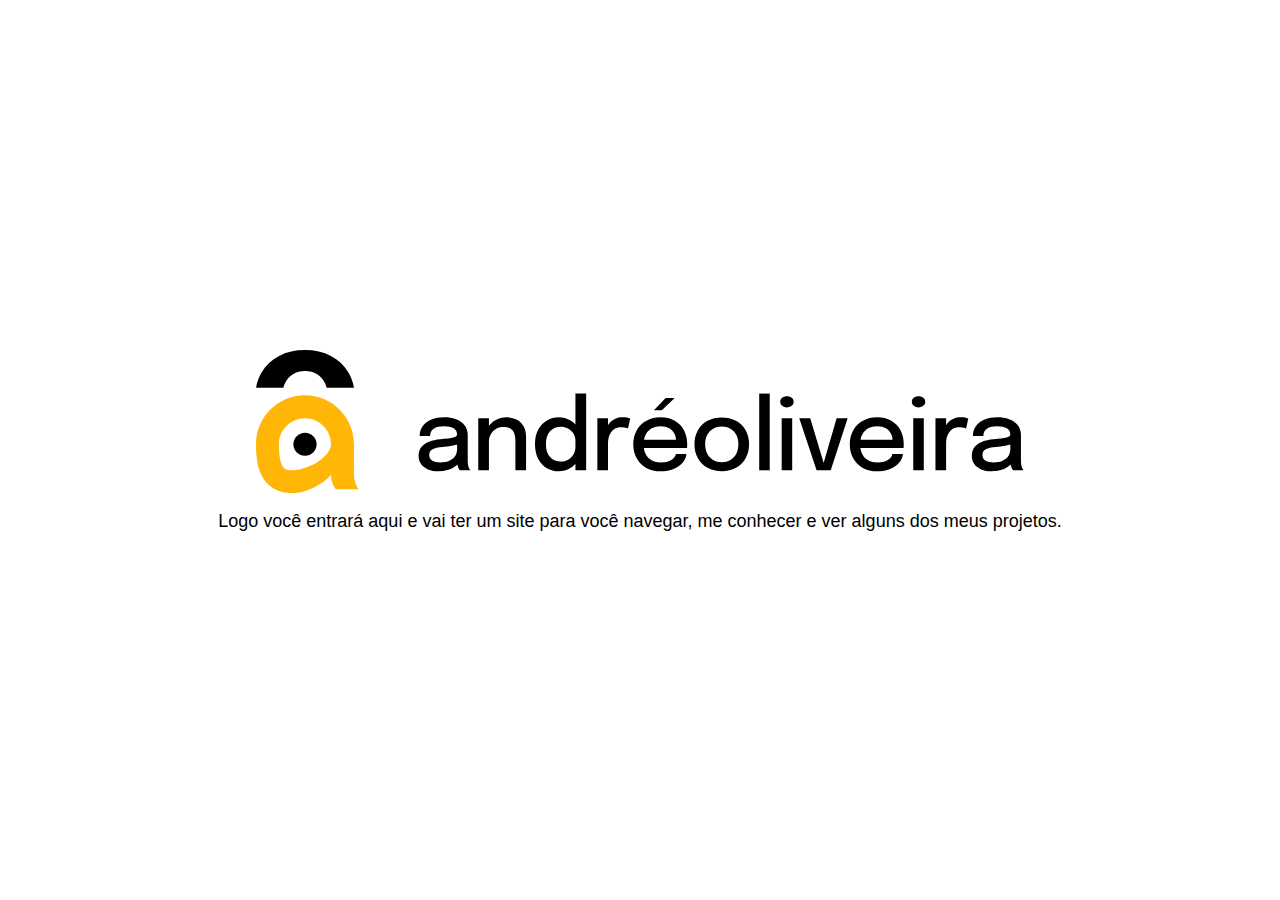
==== commit efadba5f: "I deleted the site folder that was here by mistake and current" ====
--- a/index.html
+++ b/index.html
@@ -36,27 +36,26 @@
 			<!-- </g>
 		</svg> -->
 			
-		<svg width="" height="" viewBox="0 0 311 62" fill="none" xmlns="http://www.w3.org/2000/svg">
-			<path d="M62.7821 50.9903C61.5917 49.8866 61 48.3706 61 46.4426C61 44.3468 61.6974 42.768 63.0921 41.6992C64.4868 40.6304 66.4239 40.0925 68.8963 40.0925H74.285V38.5067C74.285 37.375 73.9117 36.5716 73.172 36.0896C72.4324 35.6076 71.3969 35.3701 70.0586 35.3701C69.1851 35.3701 68.1144 35.4888 66.8536 35.7333C65.4448 36.0477 64.0994 36.4459 62.8174 36.9209V31.472C65.5082 30.7036 68.0933 30.3193 70.5658 30.3193C72.4606 30.3193 74.0807 30.6058 75.4402 31.1856C76.7997 31.7654 77.8493 32.6596 78.5889 33.8751C79.3285 35.0906 79.7018 36.6485 79.7018 38.5486V52.2268H74.4259V48.5802H74.1371C73.3129 50.0961 72.3268 51.158 71.1715 51.7588C70.0163 52.3595 68.7414 52.6599 67.3326 52.6599C65.487 52.6599 63.9726 52.108 62.7821 50.9973V50.9903ZM71.5167 48.2868C72.1929 48.0004 72.7987 47.4904 73.334 46.7499C73.8694 46.0164 74.1864 45.0244 74.2779 43.774H69.8754C69.0724 43.774 68.4314 43.8299 67.9454 43.9347C67.4594 44.0464 67.086 44.27 66.8183 44.6193C66.5507 44.9686 66.4168 45.4785 66.4168 46.1561C66.4168 46.9735 66.6916 47.6092 67.2339 48.0493C67.7763 48.4964 68.5512 48.7199 69.5444 48.7199C70.1783 48.7199 70.8334 48.5732 71.5097 48.2868H71.5167Z" fill="black"/>
-			<path d="M84.1819 30.7448H89.493V35.3624H89.8593C90.0566 34.7616 90.296 34.2167 90.5849 33.7347C90.8737 33.2527 91.2047 32.8196 91.564 32.4354C92.2191 31.7158 93.0009 31.1779 93.9096 30.8286C94.8183 30.4793 95.7622 30.3047 96.7272 30.3047C98.9813 30.3047 100.785 30.9893 102.13 32.3585C103.475 33.7277 104.152 35.6418 104.152 38.0939V52.2052H98.7277V39.7565C98.7277 38.3384 98.4248 37.2486 97.819 36.4941C97.2132 35.7396 96.1567 35.3554 94.6563 35.3554C93.8321 35.3554 93.0432 35.5091 92.2895 35.8095C91.5358 36.1099 90.9018 36.6688 90.3806 37.4861C89.8593 38.3034 89.5987 39.4351 89.5987 40.8812V52.2122H84.1748V30.7378L84.1819 30.7448Z" fill="black"/>
-			<path d="M111.541 51.5144C110.231 50.7599 109.174 49.5514 108.378 47.8888C107.575 46.2261 107.181 44.1234 107.181 41.5736C107.181 39.0238 107.589 36.9071 108.399 35.2235C109.209 33.5399 110.294 32.3035 111.64 31.5071C112.985 30.7107 114.45 30.3125 116.021 30.3125C117.697 30.3125 119.233 30.7666 120.642 31.6677C122.051 32.5689 123.03 33.8054 123.586 35.3632H123.84V23.3477H129.264V52.22H123.84V47.6024H123.586C123.149 48.6852 122.544 49.6073 121.769 50.3617C120.994 51.1162 120.099 51.689 119.092 52.0733C118.085 52.4575 117.021 52.6531 115.908 52.6531C114.309 52.6531 112.851 52.2759 111.541 51.5144ZM121.071 46.8409C121.945 46.3379 122.621 45.6184 123.107 44.6963C123.593 43.7671 123.833 42.7053 123.833 41.5038C123.833 39.6735 123.318 38.1995 122.283 37.0678C121.255 35.9361 119.902 35.3702 118.226 35.3702C117.035 35.3702 116.021 35.6427 115.169 36.1806C114.316 36.7185 113.675 37.4729 113.239 38.437C112.802 39.401 112.583 40.4908 112.583 41.7203C112.583 43.5506 113.062 44.9827 114.02 46.0305C114.978 47.0784 116.345 47.6024 118.113 47.6024C119.205 47.6024 120.184 47.3509 121.057 46.8479L121.071 46.8409Z" fill="black"/>
-			<path d="M133.814 30.7456H139.125V35.1816H139.491C139.689 34.6018 139.914 34.0639 140.182 33.5609C140.449 33.0579 140.752 32.5969 141.09 32.1917C141.407 31.8075 141.753 31.4791 142.126 31.1997C142.499 30.9203 142.915 30.7037 143.366 30.55C143.816 30.3963 144.295 30.3125 144.803 30.3125C145.775 30.3125 146.634 30.4313 147.388 30.6758V36.453C146.712 36.0898 146.071 35.8592 145.479 35.7475C144.887 35.6427 144.232 35.5868 143.535 35.5868C142.175 35.5868 141.119 36.0758 140.372 37.0468C139.618 38.0178 139.245 39.3591 139.245 41.0706V52.22H133.821V30.7456H133.814Z" fill="black"/>
-			<path d="M153.495 51.2971C151.797 50.396 150.466 49.0966 149.508 47.3991C148.55 45.7015 148.071 43.7106 148.071 41.4262C148.071 39.2606 148.522 37.3395 149.416 35.6489C150.311 33.9654 151.551 32.652 153.128 31.7159C154.706 30.7798 156.474 30.3118 158.44 30.3118C160.405 30.3118 162.166 30.7519 163.568 31.6321C164.976 32.5123 166.04 33.7069 166.773 35.2228C167.498 36.7387 167.864 38.4503 167.864 40.3504V43.6337H153.783C154.023 44.5209 154.432 45.2614 155.002 45.8552C155.573 46.442 156.256 46.8821 157.059 47.1685C157.862 47.4549 158.757 47.6017 159.75 47.6017C160.743 47.6017 161.764 47.4829 162.807 47.2384C163.849 47.0009 164.892 46.6376 165.934 46.1556V51.7512C163.751 52.352 161.546 52.6524 159.313 52.6524C157.08 52.6524 155.192 52.1983 153.488 51.2971H153.495ZM158.045 39.9452H162.412C162.342 38.4083 161.997 37.1928 161.391 36.2986C160.785 35.4114 159.679 34.9643 158.08 34.9643C157.087 34.9643 156.27 35.1809 155.622 35.614C154.981 36.0471 154.502 36.6339 154.185 37.3675C153.868 38.101 153.664 38.9602 153.565 39.9452H158.038H158.045ZM157.207 24.7162C157.693 23.2701 158.045 22.1873 158.263 21.4678H163.723C162.898 22.9348 162.293 24.0316 161.905 24.7511C161.518 25.4706 160.926 26.5465 160.123 27.9646H156.122L157.214 24.7162H157.207Z" fill="black"/>
-			<path d="M183.756 51.207C182.044 50.243 180.713 48.9157 179.755 47.2181C178.797 45.5206 178.318 43.6065 178.318 41.4618C178.318 39.3172 178.811 37.4031 179.79 35.7055C180.769 34.008 182.129 32.6877 183.869 31.7376C185.601 30.7875 187.553 30.3125 189.708 30.3125C191.863 30.3125 193.765 30.7945 195.477 31.7586C197.189 32.7226 198.52 34.0499 199.478 35.7475C200.436 37.445 200.915 39.3591 200.915 41.5038C200.915 43.6484 200.422 45.5625 199.443 47.2601C198.464 48.9576 197.104 50.2779 195.364 51.228C193.632 52.1781 191.68 52.6531 189.525 52.6531C187.369 52.6531 185.468 52.1711 183.756 51.207ZM192.744 46.8409C193.632 46.3379 194.308 45.6184 194.78 44.6963C195.252 43.7672 195.491 42.7053 195.491 41.5038C195.491 39.6735 194.956 38.1995 193.892 37.0678C192.821 35.9361 191.392 35.3702 189.595 35.3702C188.405 35.3702 187.369 35.6217 186.482 36.1247C185.594 36.6277 184.918 37.3472 184.446 38.2693C183.974 39.1984 183.735 40.2603 183.735 41.4618C183.735 42.6634 183.974 43.7322 184.446 44.6543C184.918 45.5835 185.601 46.303 186.503 46.8199C187.398 47.3369 188.44 47.5954 189.631 47.5954C190.821 47.5954 191.856 47.3439 192.744 46.8409Z" fill="black"/>
-			<path d="M204.184 48.3141V23.3398H209.607V52.2121H204.184V48.3141Z" fill="black"/>
-			<path d="M214.573 26.7563C213.904 26.0926 213.573 25.2963 213.573 24.3532C213.573 23.4101 213.904 22.6486 214.573 21.992C215.243 21.3283 216.046 21 216.997 21C217.948 21 218.715 21.3283 219.377 21.992C220.047 22.6556 220.378 23.445 220.378 24.3532C220.378 25.2613 220.047 26.0926 219.377 26.7563C218.708 27.42 217.912 27.7483 216.997 27.7483C216.081 27.7483 215.243 27.42 214.573 26.7563ZM214.334 49.2017V30.7452H219.758V52.2195H214.334V49.2087V49.2017Z" fill="black"/>
-			<path d="M226.161 50.8083C224.921 49.5579 224.308 47.8044 224.308 45.541V30.7451H229.732V45.2127C229.732 46.3654 229.936 47.1687 230.352 47.6158C230.767 48.0629 231.331 48.2865 232.064 48.2865C233.057 48.2865 233.881 47.8324 234.536 46.9172C235.191 46.0021 235.677 44.7936 235.994 43.2916C236.311 41.7897 236.466 40.134 236.466 38.3317C236.466 37.7798 236.466 37.2279 236.445 36.69C236.431 36.1451 236.403 35.6002 236.353 35.0484C236.304 34.3009 236.248 33.5674 236.191 32.8478C236.128 32.1283 236.05 31.4297 235.952 30.7521H241.376C241.693 32.9666 241.848 35.3697 241.848 37.9684C241.848 41.2867 241.425 44.0461 240.573 46.2326C239.72 48.4192 238.523 50.0469 236.973 51.1017C235.424 52.1636 233.55 52.6875 231.366 52.6875C229.183 52.6875 227.4 52.0588 226.161 50.8083Z" fill="black"/>
-			<path d="M249.709 51.2978C248.011 50.3967 246.68 49.0973 245.722 47.3998C244.764 45.7022 244.285 43.7113 244.285 41.4269C244.285 39.2613 244.736 37.3402 245.631 35.6497C246.525 33.9661 247.765 32.6527 249.343 31.7166C250.921 30.7805 252.689 30.3125 254.654 30.3125C256.619 30.3125 258.38 30.7526 259.782 31.6328C261.191 32.513 262.254 33.7076 262.987 35.2235C263.713 36.7394 264.079 38.451 264.079 40.3511V43.6344H249.998C250.237 44.5216 250.646 45.2621 251.216 45.8559C251.787 46.4427 252.47 46.8828 253.273 47.1692C254.076 47.4557 254.971 47.6024 255.964 47.6024C256.957 47.6024 257.979 47.4836 259.021 47.2391C260.064 47.0016 261.106 46.6383 262.149 46.1563V51.7519C259.965 52.3527 257.76 52.6531 255.527 52.6531C253.294 52.6531 251.407 52.199 249.702 51.2978H249.709ZM254.259 39.9459H258.627C258.556 38.409 258.211 37.1935 257.605 36.2993C257 35.4121 255.894 34.965 254.295 34.965C253.301 34.965 252.484 35.1816 251.836 35.6147C251.195 36.0478 250.716 36.6346 250.399 37.3682C250.082 38.1017 249.878 38.9609 249.779 39.9459H254.252H254.259Z" fill="black"/>
-			<path d="M267.481 26.7563C266.812 26.0926 266.48 25.2963 266.48 24.3532C266.48 23.4101 266.812 22.6486 267.481 21.992C268.15 21.3283 268.953 21 269.904 21C270.855 21 271.623 21.3283 272.285 21.992C272.954 22.6556 273.285 23.445 273.285 24.3532C273.285 25.2613 272.954 26.0926 272.285 26.7563C271.616 27.42 270.82 27.7483 269.904 27.7483C268.988 27.7483 268.15 27.42 267.481 26.7563ZM267.241 49.2017V30.7452H272.665V52.2195H267.241V49.2087V49.2017Z" fill="black"/>
-			<path d="M277.399 30.7456H282.71V35.1816H283.076C283.274 34.6018 283.499 34.0639 283.767 33.5609C284.034 33.0579 284.337 32.5969 284.675 32.1917C284.992 31.8075 285.338 31.4791 285.711 31.1997C286.084 30.9203 286.5 30.7037 286.951 30.55C287.401 30.3963 287.88 30.3125 288.388 30.3125C289.36 30.3125 290.219 30.4313 290.973 30.6758V36.453C290.296 36.0898 289.655 35.8592 289.064 35.7475C288.472 35.6427 287.817 35.5868 287.12 35.5868C285.76 35.5868 284.704 36.0758 283.957 37.0468C283.203 38.0178 282.83 39.3591 282.83 41.0706V52.22H277.406V30.7456H277.399Z" fill="black"/>
-			<path d="M293.551 50.9903C292.36 49.8866 291.769 48.3706 291.769 46.4426C291.769 44.3468 292.466 42.768 293.861 41.6992C295.255 40.6304 297.192 40.0925 299.665 40.0925H305.054V38.5067C305.054 37.375 304.68 36.5716 303.941 36.0896C303.201 35.6076 302.165 35.3701 300.827 35.3701C299.954 35.3701 298.883 35.4888 297.622 35.7333C296.213 36.0477 294.868 36.4459 293.586 36.9209V31.472C296.277 30.7036 298.862 30.3193 301.334 30.3193C303.229 30.3193 304.849 30.6058 306.209 31.1856C307.568 31.7654 308.618 32.6596 309.357 33.8751C310.097 35.0906 310.47 36.6485 310.47 38.5486V52.2268H305.194V48.5802H304.906C304.081 50.0961 303.095 51.158 301.94 51.7588C300.785 52.3595 299.51 52.6599 298.101 52.6599C296.256 52.6599 294.741 52.108 293.551 50.9973V50.9903ZM302.285 48.2868C302.961 48.0004 303.567 47.4904 304.103 46.7499C304.638 46.0164 304.955 45.0244 305.047 43.774H300.644C299.841 43.774 299.2 43.8299 298.714 43.9347C298.228 44.0464 297.855 44.27 297.587 44.6193C297.319 44.9686 297.185 45.4785 297.185 46.1561C297.185 46.9735 297.46 47.6092 298.003 48.0493C298.545 48.4964 299.32 48.7199 300.313 48.7199C300.947 48.7199 301.602 48.5732 302.278 48.2868H302.285Z" fill="black"/>
-			<circle cx="21" cy="41" r="15" fill="white"/>
-			<path d="M20.4769 20.3848C9.18538 20.3848 0 29.4942 0 40.6925C0 46.6444 0.753708 50.7241 2.44427 53.9166C4.15596 57.151 7.7484 61.0072 15.0953 61.0072C20.336 61.0072 26.408 59.0442 31.374 55.7469V60.2038H40.9538V40.6925C40.9538 29.4942 31.7685 20.3848 20.4769 20.3848ZM9.57984 40.6925C9.57984 34.7336 14.4684 29.8855 20.4769 29.8855C26.4854 29.8855 31.374 34.7336 31.374 40.6925C31.374 42.921 29.4369 45.5616 26.1896 47.7481C22.8155 50.0255 18.4553 51.4995 15.0883 51.4995C12.2213 51.4995 11.4324 50.4656 10.9182 49.4876C10.0095 47.7761 9.5728 44.8979 9.5728 40.6855" fill="#FFB607"/>
-			<path d="M20.4766 45.5125C23.1609 45.5125 25.3369 43.3544 25.3369 40.6923C25.3369 38.0301 23.1609 35.8721 20.4766 35.8721C17.7923 35.8721 15.6162 38.0301 15.6162 40.6923C15.6162 43.3544 17.7923 45.5125 20.4766 45.5125Z" fill="#3A352A"/>
-			<path d="M40.9609 20.3077H31.381C31.381 14.3488 26.4925 9.50069 20.484 9.50069C14.4754 9.50069 9.58689 14.3488 9.58689 20.3077H0C0 9.10948 9.18538 0 20.4769 0C31.7684 0 40.9538 9.10948 40.9538 20.3077H40.9609Z" fill="black"/>
+		<svg width="768" height="" viewBox="0 0 1014 190" fill="none" xmlns="http://www.w3.org/2000/svg">
+		<path d="M240.673 160.18C235.486 160.18 230.939 159.365 227.011 157.711C223.104 156.08 220.058 153.722 217.895 150.658C215.732 147.594 214.65 143.891 214.65 139.571C214.65 134.942 215.864 131.129 218.314 128.109C220.764 125.09 224.119 122.753 228.423 121.078C232.727 119.425 237.627 118.323 243.123 117.816C251.29 117 257.073 116.207 260.406 115.413C263.761 114.642 265.438 113.363 265.438 111.6V111.468C265.438 107.963 263.937 105.318 260.957 103.489C257.978 101.659 253.718 100.777 248.178 100.777C242.329 100.777 237.826 101.813 234.648 103.863C231.469 105.913 229.88 109.175 229.88 113.606H216.063C216.063 108.338 217.431 103.863 220.19 100.204C222.927 96.5234 226.724 93.7461 231.58 91.8064C236.435 89.8888 241.975 88.9189 248.244 88.9189C254.005 88.9189 259.236 89.8006 263.981 91.5419C268.727 93.2832 272.501 95.8842 275.304 99.3447C278.107 102.805 279.52 107.103 279.52 112.239V145.081C279.52 146.668 279.586 148.233 279.719 149.71C279.851 151.187 280.094 152.532 280.425 153.7C280.822 155.044 281.286 156.146 281.815 157.006C282.367 157.866 282.809 158.483 283.14 158.814H269.124C268.859 158.549 268.484 157.998 267.998 157.16C267.491 156.323 267.049 155.331 266.674 154.207C266.277 153.127 265.99 151.892 265.791 150.482C265.592 149.071 265.504 147.55 265.504 145.919L268.109 147.727C266.806 150.239 264.864 152.421 262.238 154.273C259.611 156.124 256.477 157.579 252.835 158.615C249.171 159.651 245.132 160.18 240.673 160.18ZM243.587 148.52C247.604 148.52 251.268 147.881 254.579 146.602C257.889 145.324 260.538 143.384 262.524 140.761C264.511 138.138 265.504 134.854 265.504 130.887V119.491L268.815 123.833C266.056 124.913 262.657 125.795 258.662 126.456C254.667 127.117 250.539 127.668 246.302 128.109C240.453 128.638 236.082 129.63 233.125 131.129C230.189 132.628 228.71 135.097 228.71 138.557C228.71 142.018 229.924 144.376 232.374 146.051C234.824 147.704 238.554 148.542 243.565 148.542L243.587 148.52Z" fill="black"/>
+		<path d="M293.426 158.814V89.9994H307.508V158.814H293.426ZM342.47 158.814V118.698C342.47 115.325 341.94 112.35 340.903 109.793C339.865 107.214 338.166 105.208 335.782 103.776C333.398 102.321 330.22 101.615 326.247 101.615C322.737 101.615 319.581 102.475 316.734 104.216C313.909 105.936 311.657 108.294 309.98 111.248C308.324 114.201 307.486 117.574 307.486 121.321L301.46 118.345C301.46 112.769 302.784 107.765 305.411 103.357C308.037 98.9484 311.591 95.4217 316.027 92.8208C320.464 90.2198 325.32 88.9414 330.595 88.9414C335.87 88.9414 340.704 89.9994 344.567 92.0934C348.429 94.1874 351.409 97.163 353.462 101.042C355.514 104.9 356.552 109.528 356.552 114.885V158.88H342.47V158.814Z" fill="black"/>
+		<path d="M399.637 160.181C393.964 160.181 388.755 158.814 384.01 156.059C379.242 153.326 375.446 149.27 372.598 143.914C369.751 138.558 368.316 132.011 368.316 124.275C368.316 116.538 369.773 110.3 372.665 105.032C375.556 99.7643 379.397 95.7527 384.142 93.0195C388.91 90.2642 394.074 88.8977 399.659 88.8977C405.243 88.8977 410.01 90.1981 414.623 92.777C419.236 95.3559 422.945 98.9708 425.748 103.555C428.551 108.14 429.963 113.452 429.963 119.47V120.373L421.797 120.638V119.8C421.797 116.207 420.892 113.033 419.082 110.234C417.272 107.457 414.866 105.253 411.909 103.622C408.951 102.013 405.795 101.197 402.462 101.197C396.878 101.197 392.22 103.071 388.446 106.796C384.672 110.543 382.796 116.362 382.796 124.253C382.796 132.144 384.694 137.941 388.468 141.71C392.242 145.501 396.922 147.375 402.44 147.375C405.905 147.375 409.105 146.537 412.041 144.884C414.977 143.231 417.338 140.938 419.104 138.051C420.87 135.163 421.775 131.857 421.775 128.132L429.941 128.463C429.941 134.414 428.595 139.792 425.88 144.597C423.187 149.38 419.545 153.172 414.977 155.971C410.408 158.748 405.287 160.159 399.637 160.159V160.181ZM421.753 158.814V57.5542H435.901V158.836H421.753V158.814Z" fill="black"/>
+		<path d="M450.687 158.814V89.999H464.769V111.953L460.995 110.277C461.304 107.478 462.01 104.789 463.136 102.254C464.261 99.6974 465.762 97.4271 467.638 95.4213C469.514 93.4155 471.854 91.8285 474.613 90.6602C477.372 89.492 480.573 88.9189 484.214 88.9189C486.973 88.9189 489.225 89.1394 490.924 89.5582C492.624 89.999 493.683 90.3296 494.081 90.5941L491.101 103.819C490.659 103.511 489.799 103.136 488.474 102.651C487.15 102.166 485.318 101.946 483 101.946C479.447 101.946 476.511 102.585 474.172 103.819C471.832 105.076 469.978 106.729 468.587 108.801C467.197 110.873 466.226 113.121 465.63 115.567C465.056 118.014 464.747 120.461 464.747 122.929V158.836H450.665L450.687 158.814Z" fill="black"/>
+		<path d="M505.846 129.344V118.389H556.59L554.648 121.629V120.065C554.648 116.56 553.897 113.342 552.374 110.388C550.851 107.435 548.6 105.054 545.598 103.269C542.596 101.483 538.844 100.58 534.341 100.58C529.839 100.58 525.888 101.549 522.511 103.467C519.112 105.385 516.485 108.118 514.587 111.623C512.711 115.149 511.762 119.359 511.762 124.297C511.762 129.234 512.667 133.62 514.477 137.213C516.287 140.828 518.913 143.605 522.334 145.545C525.755 147.485 529.839 148.454 534.606 148.454C537.939 148.454 540.831 148.124 543.258 147.44C545.708 146.779 547.717 145.875 549.284 144.751C550.851 143.627 552.065 142.415 552.882 141.092C553.698 139.77 554.184 138.469 554.316 137.169H568.332C568.067 139.968 567.162 142.746 565.573 145.501C563.984 148.256 561.777 150.725 558.885 152.951C556.016 155.177 552.507 156.94 548.379 158.263C544.252 159.585 539.506 160.247 534.143 160.247C526.969 160.247 520.679 158.726 515.271 155.706C509.864 152.686 505.648 148.476 502.624 143.098C499.6 137.72 498.077 131.548 498.077 124.605C498.077 117.662 499.622 111.292 502.69 105.936C505.758 100.58 510.018 96.3916 515.47 93.3939C520.922 90.3962 527.168 88.8974 534.231 88.8974C541.294 88.8974 547.629 90.4183 552.882 93.438C558.135 96.4577 562.196 100.624 565.043 105.936C567.891 111.248 569.325 117.353 569.325 124.275C569.325 125.09 569.303 126.038 569.259 127.118C569.215 128.198 569.149 128.925 569.061 129.322H505.869L505.846 129.344ZM525.38 79.6398L540.897 63.2407H552.838L535.776 79.6398H525.402H525.38Z" fill="black"/>
+		<path d="M614.97 160.115C607.885 160.115 601.616 158.572 596.187 155.509C590.757 152.445 586.519 148.213 583.473 142.834C580.427 137.456 578.904 131.285 578.904 124.341C578.904 117.398 580.427 111.315 583.473 105.981C586.519 100.646 590.757 96.4805 596.187 93.4829C601.616 90.4852 607.885 88.9863 614.97 88.9863C622.055 88.9863 628.323 90.4852 633.753 93.4829C639.183 96.4805 643.421 100.646 646.467 105.981C649.513 111.315 651.035 117.442 651.035 124.341C651.035 131.24 649.513 137.456 646.467 142.834C643.421 148.213 639.183 152.445 633.753 155.509C628.323 158.572 622.055 160.115 614.97 160.115ZM614.97 148.058C619.296 148.058 623.092 147.089 626.381 145.149C629.67 143.209 632.252 140.454 634.106 136.883C635.96 133.312 636.887 129.147 636.887 124.341C636.887 119.536 635.96 115.459 634.106 111.976C632.252 108.471 629.67 105.782 626.381 103.887C623.092 101.991 619.296 101.043 614.97 101.043C610.644 101.043 606.892 101.991 603.581 103.887C600.27 105.782 597.688 108.493 595.834 111.976C593.979 115.481 593.052 119.602 593.052 124.341C593.052 129.08 593.979 133.312 595.834 136.883C597.688 140.454 600.27 143.209 603.581 145.149C606.892 147.089 610.688 148.058 614.97 148.058Z" fill="black"/>
+		<path d="M678.293 57.5542V158.836H664.41V57.5542H678.293Z" fill="black"/>
+		<path d="M701.073 75.7609C698.645 75.7609 696.57 75.0996 694.804 73.7771C693.039 72.4546 692.178 70.6252 692.178 68.3108C692.178 65.9964 693.061 64.211 694.804 62.9105C696.548 61.6101 698.645 60.9268 701.073 60.9268C703.501 60.9268 705.509 61.588 707.275 62.9105C709.041 64.233 709.902 66.0405 709.902 68.3108C709.902 70.5811 709.019 72.4767 707.275 73.7771C705.531 75.0776 703.457 75.7609 701.073 75.7609ZM694.076 158.814V89.9999H707.959V158.814H694.076Z" fill="black"/>
+		<path d="M781.193 90.0225L758.878 158.837H740.183L717.272 90.0225H731.796L750.623 152.93H748.416L766.647 90.0225H781.171H781.193Z" fill="black"/>
+		<path d="M791.767 129.345V118.39H842.511L840.568 121.63V120.065C840.568 116.56 839.818 113.342 838.295 110.389C836.772 107.435 834.521 105.055 831.519 103.269C828.517 101.484 824.765 100.58 820.262 100.58C815.76 100.58 811.809 101.55 808.432 103.468C805.033 105.385 802.406 108.118 800.508 111.623C798.632 115.15 797.683 119.36 797.683 124.297C797.683 129.234 798.588 133.621 800.397 137.214C802.207 140.828 804.834 143.606 808.255 145.545C811.676 147.485 815.76 148.455 820.527 148.455C823.86 148.455 826.751 148.124 829.179 147.441C831.629 146.78 833.638 145.876 835.205 144.752C836.772 143.628 837.986 142.415 838.803 141.093C839.619 139.77 840.105 138.47 840.237 137.17H854.253C853.988 139.969 853.083 142.746 851.494 145.501C849.905 148.257 847.698 150.725 844.806 152.951C841.937 155.178 838.427 156.941 834.3 158.264C830.173 159.586 825.427 160.247 820.064 160.247C812.89 160.247 806.6 158.726 801.192 155.707C795.784 152.687 791.569 148.477 788.545 143.099C785.521 137.721 783.998 131.549 783.998 124.606C783.998 117.663 785.543 111.292 788.611 105.936C791.679 100.58 795.939 96.3922 801.391 93.3945C806.842 90.3968 813.089 88.8979 820.152 88.8979C827.215 88.8979 833.55 90.4188 838.803 93.4386C844.056 96.4583 848.117 100.624 850.964 105.936C853.812 111.248 855.246 117.354 855.246 124.275C855.246 125.091 855.224 126.038 855.18 127.118C855.136 128.199 855.07 128.926 854.981 129.323H791.789L791.767 129.345Z" fill="black"/>
+		<path d="M874.823 75.7609C872.395 75.7609 870.32 75.0996 868.554 73.7771C866.789 72.4546 865.928 70.6252 865.928 68.3108C865.928 65.9964 866.811 64.211 868.554 62.9105C870.298 61.6101 872.395 60.9268 874.823 60.9268C877.251 60.9268 879.259 61.588 881.025 62.9105C882.791 64.233 883.652 66.0405 883.652 68.3108C883.652 70.5811 882.769 72.4767 881.025 73.7771C879.281 75.0776 877.207 75.7609 874.823 75.7609ZM867.826 158.814V89.9999H881.709V158.814H867.826Z" fill="black"/>
+		<path d="M897.136 158.814V89.999H911.218V111.953L907.444 110.277C907.753 107.478 908.459 104.789 909.585 102.254C910.711 99.6974 912.211 97.4271 914.088 95.4213C915.964 93.4155 918.303 91.8285 921.062 90.6602C923.821 89.492 927.022 88.9189 930.664 88.9189C933.423 88.9189 935.674 89.1394 937.373 89.5582C939.073 89.999 940.132 90.3296 940.53 90.5941L937.55 103.819C937.109 103.511 936.248 103.136 934.923 102.651C933.599 102.166 931.767 101.946 929.45 101.946C925.896 101.946 922.961 102.585 920.621 103.819C918.281 105.076 916.427 106.729 915.037 108.801C913.646 110.873 912.675 113.121 912.079 115.567C911.505 118.014 911.196 120.461 911.196 122.929V158.836H897.114L897.136 158.814Z" fill="black"/>
+		<path d="M971.167 160.18C965.98 160.18 961.434 159.365 957.505 157.711C953.598 156.08 950.552 153.722 948.389 150.658C946.226 147.594 945.145 143.891 945.145 139.571C945.145 134.942 946.358 131.129 948.808 128.109C951.258 125.09 954.613 122.753 958.917 121.078C963.222 119.425 968.121 118.323 973.617 117.816C981.784 117 987.567 116.207 990.9 115.413C994.255 114.642 995.932 113.363 995.932 111.6V111.468C995.932 107.963 994.431 105.318 991.452 103.489C988.472 101.659 984.212 100.777 978.672 100.777C972.823 100.777 968.32 101.813 965.142 103.863C961.963 105.913 960.374 109.175 960.374 113.606H946.557C946.557 108.338 947.926 103.863 950.685 100.204C953.422 96.5234 957.218 93.7461 962.074 91.8064C966.93 89.8888 972.47 88.9189 978.738 88.9189C984.499 88.9189 989.73 89.8006 994.475 91.5419C999.221 93.2832 1003 95.8842 1005.8 99.3447C1008.6 102.805 1010.01 107.103 1010.01 112.239V145.081C1010.01 146.668 1010.08 148.233 1010.21 149.71C1010.35 151.187 1010.59 152.532 1010.92 153.7C1011.32 155.044 1011.78 156.146 1012.31 157.006C1012.86 157.866 1013.3 158.483 1013.63 158.814H999.618C999.353 158.549 998.978 157.998 998.492 157.16C997.985 156.323 997.543 155.331 997.168 154.207C996.771 153.127 996.484 151.892 996.285 150.482C996.087 149.071 995.998 147.55 995.998 145.919L998.603 147.727C997.301 150.239 995.358 152.421 992.732 154.273C990.105 156.124 986.971 157.579 983.329 158.615C979.665 159.651 975.626 160.18 971.167 160.18ZM974.081 148.52C978.098 148.52 981.762 147.881 985.073 146.602C988.383 145.324 991.032 143.384 993.019 140.761C995.005 138.138 995.998 134.854 995.998 130.887V119.491L999.309 123.833C996.55 124.913 993.151 125.795 989.156 126.456C985.161 127.117 981.034 127.668 976.796 128.109C970.947 128.638 966.576 129.63 963.619 131.129C960.683 132.628 959.204 135.097 959.204 138.557C959.204 142.018 960.418 144.376 962.868 146.051C965.318 147.704 969.048 148.542 974.059 148.542L974.081 148.52Z" fill="black"/>
+		<path d="M64.6506 139.789C73.1226 139.789 79.9906 132.931 79.9906 124.47C79.9906 116.01 73.1226 109.151 64.6506 109.151C56.1785 109.151 49.3105 116.01 49.3105 124.47C49.3105 132.931 56.1785 139.789 64.6506 139.789Z" fill="black"/>
+		<path d="M121.992 29.7564C116.474 20.3887 108.749 13.0928 98.8603 7.84688C88.9942 2.64502 77.5829 0 64.6267 0C51.6705 0 40.2593 2.62298 30.371 7.84688C20.5049 13.0928 12.8017 20.3887 7.28375 29.7564C3.68602 35.8179 1.2581 42.4966 0 49.7263H36.0214C36.5512 47.6544 37.3016 45.7147 38.1845 43.8632C40.6786 38.7054 44.1881 34.7159 48.757 31.9386C53.3259 29.1613 58.6231 27.7506 64.6488 27.7506C70.6744 27.7506 76.06 29.1613 80.5847 31.9386C85.1095 34.7159 88.5969 38.7054 91.091 43.8632C91.9739 45.6927 92.7022 47.6544 93.2761 49.7263H129.298C128.017 42.4746 125.612 35.7959 122.014 29.7564H121.992Z" fill="black"/>
+		<path d="M135.588 184.048C131.659 178.758 129.32 172.233 129.275 165.158V124.469C129.275 88.8711 100.273 59.9082 64.6267 59.9082C28.9805 59.9082 0 88.8711 0 124.469C0 143.381 2.38377 156.341 7.72519 166.48C13.1328 176.752 24.4557 189.007 47.6534 189.007C64.2073 189.007 85.6834 179.309 99.0369 164.893C99.0369 172.057 101.377 178.692 105.349 184.026H129.253H135.566L135.588 184.048ZM82.6816 146.907C72.0208 154.137 58.27 158.832 47.6534 158.832C38.6039 158.832 36.1097 155.548 34.4764 152.44C31.6291 147.017 30.2386 137.87 30.2386 124.469C30.2386 105.535 45.6669 90.1275 64.6267 90.1275C83.5865 90.1275 99.0148 105.535 99.0148 124.469C99.0148 131.566 92.9009 139.942 82.6595 146.907H82.6816Z" fill="#FFB607"/>
 		</svg>
 
-
+		<p>Logo você entrará aqui e vai ter um site para você navegar, me conhecer e ver alguns dos meus projetos.</p>
 		
 		<script>
 			// // Set the date we're counting down to
--- a/style.css
+++ b/style.css
@@ -103,8 +103,7 @@
 }
 
 svg {
-/*  margin-top: 40px;*/
-    width: 90vw;
+  max-width: 100%;
 }
 
 .data {
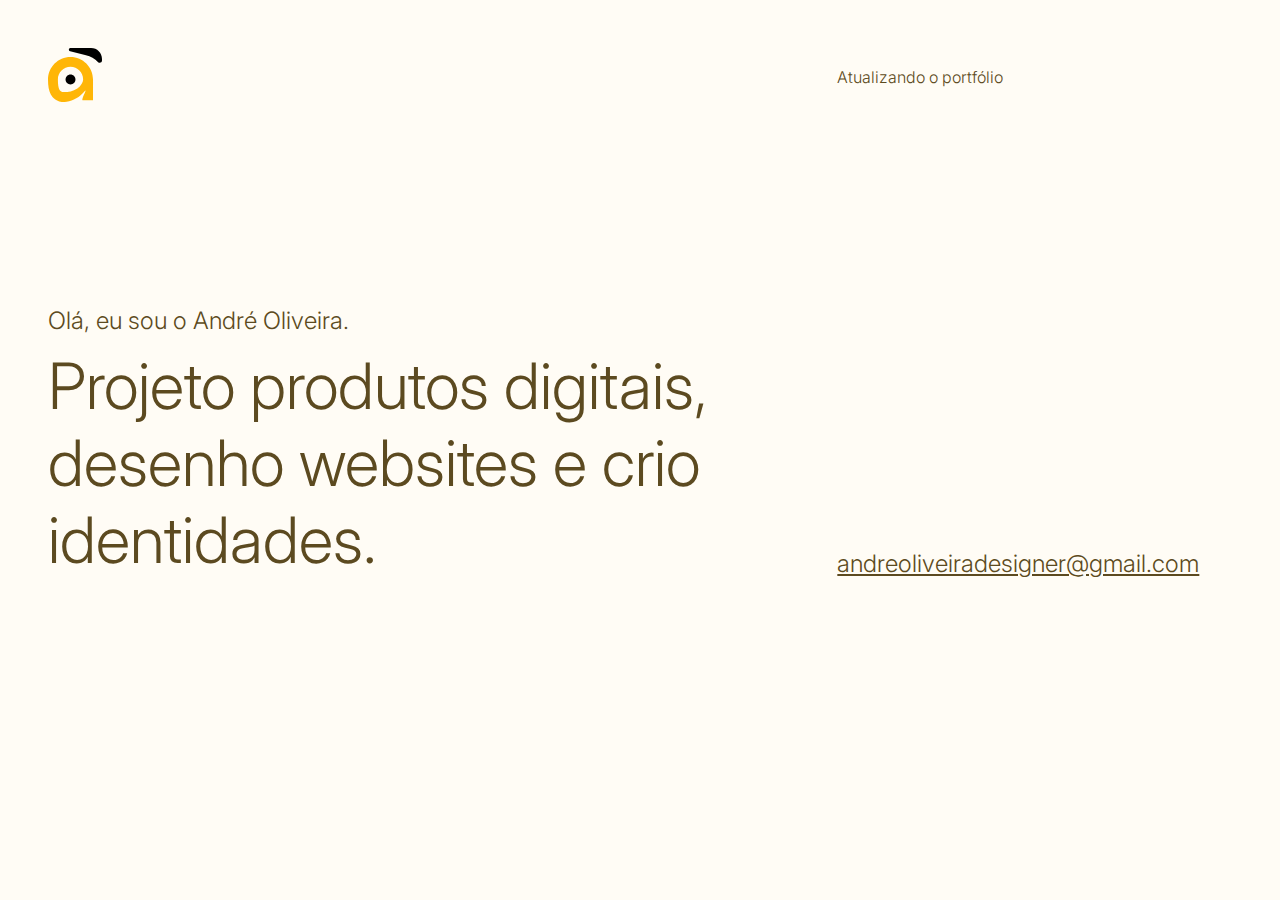
==== commit f908f9bb: "temporary site under construction notice" ====
--- a/index.html
+++ b/index.html
@@ -1,97 +1,140 @@
 <!DOCTYPE html>
 <html lang="en">
 	<head>
-		<!-- Global site tag (gtag.js) - Google Analytics -->
-		<script async src="https://www.googletagmanager.com/gtag/js?id=UA-113560512-1"></script>
+		<!-- Google tag (gtag.js) -->
+		<script async src="https://www.googletagmanager.com/gtag/js?id=G-P6HJWKZ279"></script>
 		<script>
 		window.dataLayer = window.dataLayer || [];
 		function gtag(){dataLayer.push(arguments);}
 		gtag('js', new Date());
 
-		gtag('config', 'UA-113560512-1');
+		gtag('config', 'G-P6HJWKZ279');
 		</script>
 
 		<meta charset="UTF-8">
 		<meta name="viewport" content="width=device-width, initial-scale=1.0">
 		<link id="favicon" rel="icon" type="image/png" sizes="64x64" href="iconfinder.png">
 		<title>André Oliveira | UX/UI and Visual Identity Designer </title>
-		<link rel="stylesheet" href="style.css">
+		<link rel="preconnect" href="https://fonts.googleapis.com">
+<link rel="preconnect" href="https://fonts.gstatic.com" crossorigin>
+<link href="https://fonts.googleapis.com/css2?family=Inter:ital,opsz,wght@0,14..32,100..900;1,14..32,100..900&display=swap" rel="stylesheet">
+		<style>
+			body{
+				padding: 40px;
+				background-color: #FFFCF5;
+				font-family: "Inter", serif;
+				font-optical-sizing: auto;
+				font-weight: 300;
+				font-style: normal;
+				color: #5C4A20;
+				font-size: 16px;
+			}
+
+			.row{
+				display: grid;
+  				grid-template-columns: repeat(6, 1fr);
+			}
+
+			.header{
+				align-items: center;
+			}
+
+			.logo,
+			.content{
+  				grid-column: 1 / 5;
+			}
+
+			.warning,
+			.wrap .e-mail{
+				grid-column: 5 / 7;
+			}
+
+			.warning span{
+				align-self: center;
+			}
+
+			.content{
+				margin-top: 200px;
+			}
+
+			.content p{
+				font-size: 24px;
+				margin-bottom: 12px;
+				margin-top: 0;
+			}
+
+			.content h1{
+				font-size: 5vw;
+				font-weight: 300;
+				margin: 0;
+			}
+
+			.wrap{
+				align-items: flex-end;
+			}
+
+			.wrap a{
+				font-size: 24px;
+				color: #5C4A20;
+
+			}
+
+			@media(max-width: 768px){
+				body{
+					padding: 20px;
+				}
+				
+				.content{
+					grid-column: 1 / 7;
+				}
+
+				.logo{
+					grid-column: 1 / 4;
+				}
+
+				.warning{
+					grid-column: 4 / 7;
+				}
+
+				.content h1{
+					font-size: 48px;
+				}
+
+				.wrap .e-mail{
+					grid-column: 1 / 7;
+					margin-top: 40px;
+				}
+			}
+		</style>
 	</head>
 	<body>
-		<!-- <p>site em desenvolvimento</p>
-		<h1>lançamento em</h1>
-		<div class="countdown">
-			<div class="box" id="days">00</div>
-			<div class="box" id="hours">00</div>
-			<div class="box" id="minutes">00</div>
-			<div class="box" id="seconds">00</div>
+		<div class="row header">
+			<div class="logo">
+				<svg width="54" height="54" viewBox="0 0 54 54" fill="none" xmlns="http://www.w3.org/2000/svg">
+					<g clip-path="url(#clip0_11670_67)">
+					<path d="M45.0184 31.468C45.0184 19.0412 34.9194 8.92676 22.5044 8.92676C10.0893 8.92676 0 19.0412 0 31.468C0 38.0684 0.829589 42.5968 2.69017 46.135C4.57473 49.7212 8.51647 53.9997 16.5966 53.9997C22.3605 53.9997 29.8412 50.6154 34.4927 45.5821C42.1891 36.4243 33.1068 50.399 34.4927 52.2594H45.0136L45.0232 31.468H45.0184ZM29.3329 40.4865C24.95 43.4766 20.1739 44.1063 16.2801 44.1063C12.9617 44.1063 12.0458 42.8997 11.4464 41.7556C10.401 39.7606 9.89272 36.3955 9.89272 31.468C9.89272 24.5023 15.5512 18.8345 22.5092 18.8345C29.4672 18.8345 35.1256 24.5023 35.1256 31.468C35.1256 34.0784 32.9821 38.0011 29.3329 40.4865Z" fill="#FFB607"/>
+					<path d="M22.5043 36.4241C25.2425 36.4241 27.4579 34.2032 27.4579 31.463C27.4579 28.7229 25.2377 26.502 22.5043 26.502C19.771 26.502 17.5508 28.7229 17.5508 31.463C17.5508 34.2032 19.771 36.4241 22.5043 36.4241Z" fill="black"/>
+					<path d="M22.5188 0H43.0859C49.1136 0 53.9952 4.8986 53.9952 10.9365V12.5566C53.9952 14.5804 51.5544 15.59 50.1302 14.1574C46.7831 10.7971 42.5872 8.41271 37.9885 7.25897L22.116 3.28336C20.2122 2.80744 20.5575 0 22.5188 0Z" fill="black"/>
+					</g>
+					<defs>
+					<clipPath id="clip0_11670_67">
+					<rect width="54" height="54" fill="white"/>
+					</clipPath>
+					</defs>
+				</svg>					
+			</div>
+			<div class="warning">
+				<span>Atualizando o portfólio</span>
+			</div>
 		</div>
-		<div class="data">01 abril</div>
-		<svg width="44" height="65" viewBox="0 0 44 65" fill="none" xmlns="http://www.w3.org/2000/svg">
-			<g id="Group 113">
-				<path id="a" d="M21.8653 21.723C9.84175 21.723 0.0428162 31.4392 0.0428162 43.3619C0.0428162 49.6837 0.85543 54.0536 2.6527 57.448C4.49277 60.8848 8.30136 65 16.1318 65C21.7376 65 28.1989 62.9208 33.4615 59.3991V64.151H43.6885V43.3611C43.6885 31.3959 33.8896 21.723 21.8661 21.723H21.8653ZM10.2263 43.3611C10.2263 36.9969 15.4468 31.8629 21.8225 31.8629C28.1981 31.8629 33.4187 37.0393 33.4187 43.3611C33.4187 45.7375 31.3645 48.5376 27.8984 50.8707C24.3039 53.2887 19.6399 54.8594 16.0882 54.8594C13.0502 54.8594 12.194 53.7565 11.6382 52.7377C10.6972 50.9132 10.2263 47.8159 10.2263 43.3611Z"/>
-				<path id="pupila" d="M21.8653 47.2657C24.7249 47.2657 27.043 44.9671 27.043 42.1317C27.043 39.2963 24.7249 36.9977 21.8653 36.9977C19.0057 36.9977 16.6875 39.2963 16.6875 42.1317C16.6875 44.9671 19.0057 47.2657 21.8653 47.2657Z" />
-				<path id="sombrancelha" d="M43.6885 21.6381H33.4615C33.4615 15.2739 28.2409 10.1399 21.8653 10.1399C15.4896 10.1399 10.2263 15.2739 10.2263 21.6381H0C0 9.71616 9.79894 0 21.8225 0C33.8896 0 43.6877 9.71616 43.6877 21.6381H43.6885Z"/> -->
-				<!-- <path id="palpebra" d="M34 31H10V55H34V31Z"/> -->
-			<!-- </g>
-		</svg> -->
-			
-		<svg width="768" height="" viewBox="0 0 1014 190" fill="none" xmlns="http://www.w3.org/2000/svg">
-		<path d="M240.673 160.18C235.486 160.18 230.939 159.365 227.011 157.711C223.104 156.08 220.058 153.722 217.895 150.658C215.732 147.594 214.65 143.891 214.65 139.571C214.65 134.942 215.864 131.129 218.314 128.109C220.764 125.09 224.119 122.753 228.423 121.078C232.727 119.425 237.627 118.323 243.123 117.816C251.29 117 257.073 116.207 260.406 115.413C263.761 114.642 265.438 113.363 265.438 111.6V111.468C265.438 107.963 263.937 105.318 260.957 103.489C257.978 101.659 253.718 100.777 248.178 100.777C242.329 100.777 237.826 101.813 234.648 103.863C231.469 105.913 229.88 109.175 229.88 113.606H216.063C216.063 108.338 217.431 103.863 220.19 100.204C222.927 96.5234 226.724 93.7461 231.58 91.8064C236.435 89.8888 241.975 88.9189 248.244 88.9189C254.005 88.9189 259.236 89.8006 263.981 91.5419C268.727 93.2832 272.501 95.8842 275.304 99.3447C278.107 102.805 279.52 107.103 279.52 112.239V145.081C279.52 146.668 279.586 148.233 279.719 149.71C279.851 151.187 280.094 152.532 280.425 153.7C280.822 155.044 281.286 156.146 281.815 157.006C282.367 157.866 282.809 158.483 283.14 158.814H269.124C268.859 158.549 268.484 157.998 267.998 157.16C267.491 156.323 267.049 155.331 266.674 154.207C266.277 153.127 265.99 151.892 265.791 150.482C265.592 149.071 265.504 147.55 265.504 145.919L268.109 147.727C266.806 150.239 264.864 152.421 262.238 154.273C259.611 156.124 256.477 157.579 252.835 158.615C249.171 159.651 245.132 160.18 240.673 160.18ZM243.587 148.52C247.604 148.52 251.268 147.881 254.579 146.602C257.889 145.324 260.538 143.384 262.524 140.761C264.511 138.138 265.504 134.854 265.504 130.887V119.491L268.815 123.833C266.056 124.913 262.657 125.795 258.662 126.456C254.667 127.117 250.539 127.668 246.302 128.109C240.453 128.638 236.082 129.63 233.125 131.129C230.189 132.628 228.71 135.097 228.71 138.557C228.71 142.018 229.924 144.376 232.374 146.051C234.824 147.704 238.554 148.542 243.565 148.542L243.587 148.52Z" fill="black"/>
-		<path d="M293.426 158.814V89.9994H307.508V158.814H293.426ZM342.47 158.814V118.698C342.47 115.325 341.94 112.35 340.903 109.793C339.865 107.214 338.166 105.208 335.782 103.776C333.398 102.321 330.22 101.615 326.247 101.615C322.737 101.615 319.581 102.475 316.734 104.216C313.909 105.936 311.657 108.294 309.98 111.248C308.324 114.201 307.486 117.574 307.486 121.321L301.46 118.345C301.46 112.769 302.784 107.765 305.411 103.357C308.037 98.9484 311.591 95.4217 316.027 92.8208C320.464 90.2198 325.32 88.9414 330.595 88.9414C335.87 88.9414 340.704 89.9994 344.567 92.0934C348.429 94.1874 351.409 97.163 353.462 101.042C355.514 104.9 356.552 109.528 356.552 114.885V158.88H342.47V158.814Z" fill="black"/>
-		<path d="M399.637 160.181C393.964 160.181 388.755 158.814 384.01 156.059C379.242 153.326 375.446 149.27 372.598 143.914C369.751 138.558 368.316 132.011 368.316 124.275C368.316 116.538 369.773 110.3 372.665 105.032C375.556 99.7643 379.397 95.7527 384.142 93.0195C388.91 90.2642 394.074 88.8977 399.659 88.8977C405.243 88.8977 410.01 90.1981 414.623 92.777C419.236 95.3559 422.945 98.9708 425.748 103.555C428.551 108.14 429.963 113.452 429.963 119.47V120.373L421.797 120.638V119.8C421.797 116.207 420.892 113.033 419.082 110.234C417.272 107.457 414.866 105.253 411.909 103.622C408.951 102.013 405.795 101.197 402.462 101.197C396.878 101.197 392.22 103.071 388.446 106.796C384.672 110.543 382.796 116.362 382.796 124.253C382.796 132.144 384.694 137.941 388.468 141.71C392.242 145.501 396.922 147.375 402.44 147.375C405.905 147.375 409.105 146.537 412.041 144.884C414.977 143.231 417.338 140.938 419.104 138.051C420.87 135.163 421.775 131.857 421.775 128.132L429.941 128.463C429.941 134.414 428.595 139.792 425.88 144.597C423.187 149.38 419.545 153.172 414.977 155.971C410.408 158.748 405.287 160.159 399.637 160.159V160.181ZM421.753 158.814V57.5542H435.901V158.836H421.753V158.814Z" fill="black"/>
-		<path d="M450.687 158.814V89.999H464.769V111.953L460.995 110.277C461.304 107.478 462.01 104.789 463.136 102.254C464.261 99.6974 465.762 97.4271 467.638 95.4213C469.514 93.4155 471.854 91.8285 474.613 90.6602C477.372 89.492 480.573 88.9189 484.214 88.9189C486.973 88.9189 489.225 89.1394 490.924 89.5582C492.624 89.999 493.683 90.3296 494.081 90.5941L491.101 103.819C490.659 103.511 489.799 103.136 488.474 102.651C487.15 102.166 485.318 101.946 483 101.946C479.447 101.946 476.511 102.585 474.172 103.819C471.832 105.076 469.978 106.729 468.587 108.801C467.197 110.873 466.226 113.121 465.63 115.567C465.056 118.014 464.747 120.461 464.747 122.929V158.836H450.665L450.687 158.814Z" fill="black"/>
-		<path d="M505.846 129.344V118.389H556.59L554.648 121.629V120.065C554.648 116.56 553.897 113.342 552.374 110.388C550.851 107.435 548.6 105.054 545.598 103.269C542.596 101.483 538.844 100.58 534.341 100.58C529.839 100.58 525.888 101.549 522.511 103.467C519.112 105.385 516.485 108.118 514.587 111.623C512.711 115.149 511.762 119.359 511.762 124.297C511.762 129.234 512.667 133.62 514.477 137.213C516.287 140.828 518.913 143.605 522.334 145.545C525.755 147.485 529.839 148.454 534.606 148.454C537.939 148.454 540.831 148.124 543.258 147.44C545.708 146.779 547.717 145.875 549.284 144.751C550.851 143.627 552.065 142.415 552.882 141.092C553.698 139.77 554.184 138.469 554.316 137.169H568.332C568.067 139.968 567.162 142.746 565.573 145.501C563.984 148.256 561.777 150.725 558.885 152.951C556.016 155.177 552.507 156.94 548.379 158.263C544.252 159.585 539.506 160.247 534.143 160.247C526.969 160.247 520.679 158.726 515.271 155.706C509.864 152.686 505.648 148.476 502.624 143.098C499.6 137.72 498.077 131.548 498.077 124.605C498.077 117.662 499.622 111.292 502.69 105.936C505.758 100.58 510.018 96.3916 515.47 93.3939C520.922 90.3962 527.168 88.8974 534.231 88.8974C541.294 88.8974 547.629 90.4183 552.882 93.438C558.135 96.4577 562.196 100.624 565.043 105.936C567.891 111.248 569.325 117.353 569.325 124.275C569.325 125.09 569.303 126.038 569.259 127.118C569.215 128.198 569.149 128.925 569.061 129.322H505.869L505.846 129.344ZM525.38 79.6398L540.897 63.2407H552.838L535.776 79.6398H525.402H525.38Z" fill="black"/>
-		<path d="M614.97 160.115C607.885 160.115 601.616 158.572 596.187 155.509C590.757 152.445 586.519 148.213 583.473 142.834C580.427 137.456 578.904 131.285 578.904 124.341C578.904 117.398 580.427 111.315 583.473 105.981C586.519 100.646 590.757 96.4805 596.187 93.4829C601.616 90.4852 607.885 88.9863 614.97 88.9863C622.055 88.9863 628.323 90.4852 633.753 93.4829C639.183 96.4805 643.421 100.646 646.467 105.981C649.513 111.315 651.035 117.442 651.035 124.341C651.035 131.24 649.513 137.456 646.467 142.834C643.421 148.213 639.183 152.445 633.753 155.509C628.323 158.572 622.055 160.115 614.97 160.115ZM614.97 148.058C619.296 148.058 623.092 147.089 626.381 145.149C629.67 143.209 632.252 140.454 634.106 136.883C635.96 133.312 636.887 129.147 636.887 124.341C636.887 119.536 635.96 115.459 634.106 111.976C632.252 108.471 629.67 105.782 626.381 103.887C623.092 101.991 619.296 101.043 614.97 101.043C610.644 101.043 606.892 101.991 603.581 103.887C600.27 105.782 597.688 108.493 595.834 111.976C593.979 115.481 593.052 119.602 593.052 124.341C593.052 129.08 593.979 133.312 595.834 136.883C597.688 140.454 600.27 143.209 603.581 145.149C606.892 147.089 610.688 148.058 614.97 148.058Z" fill="black"/>
-		<path d="M678.293 57.5542V158.836H664.41V57.5542H678.293Z" fill="black"/>
-		<path d="M701.073 75.7609C698.645 75.7609 696.57 75.0996 694.804 73.7771C693.039 72.4546 692.178 70.6252 692.178 68.3108C692.178 65.9964 693.061 64.211 694.804 62.9105C696.548 61.6101 698.645 60.9268 701.073 60.9268C703.501 60.9268 705.509 61.588 707.275 62.9105C709.041 64.233 709.902 66.0405 709.902 68.3108C709.902 70.5811 709.019 72.4767 707.275 73.7771C705.531 75.0776 703.457 75.7609 701.073 75.7609ZM694.076 158.814V89.9999H707.959V158.814H694.076Z" fill="black"/>
-		<path d="M781.193 90.0225L758.878 158.837H740.183L717.272 90.0225H731.796L750.623 152.93H748.416L766.647 90.0225H781.171H781.193Z" fill="black"/>
-		<path d="M791.767 129.345V118.39H842.511L840.568 121.63V120.065C840.568 116.56 839.818 113.342 838.295 110.389C836.772 107.435 834.521 105.055 831.519 103.269C828.517 101.484 824.765 100.58 820.262 100.58C815.76 100.58 811.809 101.55 808.432 103.468C805.033 105.385 802.406 108.118 800.508 111.623C798.632 115.15 797.683 119.36 797.683 124.297C797.683 129.234 798.588 133.621 800.397 137.214C802.207 140.828 804.834 143.606 808.255 145.545C811.676 147.485 815.76 148.455 820.527 148.455C823.86 148.455 826.751 148.124 829.179 147.441C831.629 146.78 833.638 145.876 835.205 144.752C836.772 143.628 837.986 142.415 838.803 141.093C839.619 139.77 840.105 138.47 840.237 137.17H854.253C853.988 139.969 853.083 142.746 851.494 145.501C849.905 148.257 847.698 150.725 844.806 152.951C841.937 155.178 838.427 156.941 834.3 158.264C830.173 159.586 825.427 160.247 820.064 160.247C812.89 160.247 806.6 158.726 801.192 155.707C795.784 152.687 791.569 148.477 788.545 143.099C785.521 137.721 783.998 131.549 783.998 124.606C783.998 117.663 785.543 111.292 788.611 105.936C791.679 100.58 795.939 96.3922 801.391 93.3945C806.842 90.3968 813.089 88.8979 820.152 88.8979C827.215 88.8979 833.55 90.4188 838.803 93.4386C844.056 96.4583 848.117 100.624 850.964 105.936C853.812 111.248 855.246 117.354 855.246 124.275C855.246 125.091 855.224 126.038 855.18 127.118C855.136 128.199 855.07 128.926 854.981 129.323H791.789L791.767 129.345Z" fill="black"/>
-		<path d="M874.823 75.7609C872.395 75.7609 870.32 75.0996 868.554 73.7771C866.789 72.4546 865.928 70.6252 865.928 68.3108C865.928 65.9964 866.811 64.211 868.554 62.9105C870.298 61.6101 872.395 60.9268 874.823 60.9268C877.251 60.9268 879.259 61.588 881.025 62.9105C882.791 64.233 883.652 66.0405 883.652 68.3108C883.652 70.5811 882.769 72.4767 881.025 73.7771C879.281 75.0776 877.207 75.7609 874.823 75.7609ZM867.826 158.814V89.9999H881.709V158.814H867.826Z" fill="black"/>
-		<path d="M897.136 158.814V89.999H911.218V111.953L907.444 110.277C907.753 107.478 908.459 104.789 909.585 102.254C910.711 99.6974 912.211 97.4271 914.088 95.4213C915.964 93.4155 918.303 91.8285 921.062 90.6602C923.821 89.492 927.022 88.9189 930.664 88.9189C933.423 88.9189 935.674 89.1394 937.373 89.5582C939.073 89.999 940.132 90.3296 940.53 90.5941L937.55 103.819C937.109 103.511 936.248 103.136 934.923 102.651C933.599 102.166 931.767 101.946 929.45 101.946C925.896 101.946 922.961 102.585 920.621 103.819C918.281 105.076 916.427 106.729 915.037 108.801C913.646 110.873 912.675 113.121 912.079 115.567C911.505 118.014 911.196 120.461 911.196 122.929V158.836H897.114L897.136 158.814Z" fill="black"/>
-		<path d="M971.167 160.18C965.98 160.18 961.434 159.365 957.505 157.711C953.598 156.08 950.552 153.722 948.389 150.658C946.226 147.594 945.145 143.891 945.145 139.571C945.145 134.942 946.358 131.129 948.808 128.109C951.258 125.09 954.613 122.753 958.917 121.078C963.222 119.425 968.121 118.323 973.617 117.816C981.784 117 987.567 116.207 990.9 115.413C994.255 114.642 995.932 113.363 995.932 111.6V111.468C995.932 107.963 994.431 105.318 991.452 103.489C988.472 101.659 984.212 100.777 978.672 100.777C972.823 100.777 968.32 101.813 965.142 103.863C961.963 105.913 960.374 109.175 960.374 113.606H946.557C946.557 108.338 947.926 103.863 950.685 100.204C953.422 96.5234 957.218 93.7461 962.074 91.8064C966.93 89.8888 972.47 88.9189 978.738 88.9189C984.499 88.9189 989.73 89.8006 994.475 91.5419C999.221 93.2832 1003 95.8842 1005.8 99.3447C1008.6 102.805 1010.01 107.103 1010.01 112.239V145.081C1010.01 146.668 1010.08 148.233 1010.21 149.71C1010.35 151.187 1010.59 152.532 1010.92 153.7C1011.32 155.044 1011.78 156.146 1012.31 157.006C1012.86 157.866 1013.3 158.483 1013.63 158.814H999.618C999.353 158.549 998.978 157.998 998.492 157.16C997.985 156.323 997.543 155.331 997.168 154.207C996.771 153.127 996.484 151.892 996.285 150.482C996.087 149.071 995.998 147.55 995.998 145.919L998.603 147.727C997.301 150.239 995.358 152.421 992.732 154.273C990.105 156.124 986.971 157.579 983.329 158.615C979.665 159.651 975.626 160.18 971.167 160.18ZM974.081 148.52C978.098 148.52 981.762 147.881 985.073 146.602C988.383 145.324 991.032 143.384 993.019 140.761C995.005 138.138 995.998 134.854 995.998 130.887V119.491L999.309 123.833C996.55 124.913 993.151 125.795 989.156 126.456C985.161 127.117 981.034 127.668 976.796 128.109C970.947 128.638 966.576 129.63 963.619 131.129C960.683 132.628 959.204 135.097 959.204 138.557C959.204 142.018 960.418 144.376 962.868 146.051C965.318 147.704 969.048 148.542 974.059 148.542L974.081 148.52Z" fill="black"/>
-		<path d="M64.6506 139.789C73.1226 139.789 79.9906 132.931 79.9906 124.47C79.9906 116.01 73.1226 109.151 64.6506 109.151C56.1785 109.151 49.3105 116.01 49.3105 124.47C49.3105 132.931 56.1785 139.789 64.6506 139.789Z" fill="black"/>
-		<path d="M121.992 29.7564C116.474 20.3887 108.749 13.0928 98.8603 7.84688C88.9942 2.64502 77.5829 0 64.6267 0C51.6705 0 40.2593 2.62298 30.371 7.84688C20.5049 13.0928 12.8017 20.3887 7.28375 29.7564C3.68602 35.8179 1.2581 42.4966 0 49.7263H36.0214C36.5512 47.6544 37.3016 45.7147 38.1845 43.8632C40.6786 38.7054 44.1881 34.7159 48.757 31.9386C53.3259 29.1613 58.6231 27.7506 64.6488 27.7506C70.6744 27.7506 76.06 29.1613 80.5847 31.9386C85.1095 34.7159 88.5969 38.7054 91.091 43.8632C91.9739 45.6927 92.7022 47.6544 93.2761 49.7263H129.298C128.017 42.4746 125.612 35.7959 122.014 29.7564H121.992Z" fill="black"/>
-		<path d="M135.588 184.048C131.659 178.758 129.32 172.233 129.275 165.158V124.469C129.275 88.8711 100.273 59.9082 64.6267 59.9082C28.9805 59.9082 0 88.8711 0 124.469C0 143.381 2.38377 156.341 7.72519 166.48C13.1328 176.752 24.4557 189.007 47.6534 189.007C64.2073 189.007 85.6834 179.309 99.0369 164.893C99.0369 172.057 101.377 178.692 105.349 184.026H129.253H135.566L135.588 184.048ZM82.6816 146.907C72.0208 154.137 58.27 158.832 47.6534 158.832C38.6039 158.832 36.1097 155.548 34.4764 152.44C31.6291 147.017 30.2386 137.87 30.2386 124.469C30.2386 105.535 45.6669 90.1275 64.6267 90.1275C83.5865 90.1275 99.0148 105.535 99.0148 124.469C99.0148 131.566 92.9009 139.942 82.6595 146.907H82.6816Z" fill="#FFB607"/>
-		</svg>
-
-		<p>Logo você entrará aqui e vai ter um site para você navegar, me conhecer e ver alguns dos meus projetos.</p>
-		
-		<script>
-			// // Set the date we're counting down to
-			// var countDownDate = new Date("Apr 01, 2023 12:30:25").getTime();
-
-			// // Update the count down every 1 second
-			// var x = setInterval(function() {
-
-			// // Get today's date and time
-			// var now = new Date().getTime();
-				
-			// // Find the distance between now and the count down date
-			// var distance = countDownDate - now;
-				
-			// // Time calculations for days, hours, minutes and seconds
-			// var days = Math.floor(distance / (1000 * 60 * 60 * 24));
-			// var hours = Math.floor((distance % (1000 * 60 * 60 * 24)) / (1000 * 60 * 60));
-			// var minutes = Math.floor((distance % (1000 * 60 * 60)) / (1000 * 60));
-			// var seconds = Math.floor((distance % (1000 * 60)) / 1000);
-				
-			// // Output the result in an element
-			// document.getElementById("days").innerHTML = days;
-			// document.getElementById("hours").innerHTML = hours;
-			// document.getElementById("minutes").innerHTML = minutes;
-  			// document.getElementById("seconds").innerHTML = seconds;
-    
-			// // If the count down is over, write some text 
-			// if (distance < 0) {
-			// 	clearInterval(x);
-			// 	document.getElementById("days").innerHTML = "00";
-			// 	document.getElementById("hours").innerHTML = "00";
-			// 	document.getElementById("minutes").innerHTML = "00";
-			// 	document.getElementById("seconds").innerHTML = "00";
-			
-			// }
-			// }, 1000);
-		</script>
+		<div class="row wrap">
+			<div class="content">
+				<p>Olá, eu sou o André Oliveira.</p>
+				<h1>Projeto produtos digitais, desenho websites e crio identidades.</h1>
+			</div>
+			<div class="e-mail">
+				<a href="mailto:andreoliveiradesigner@gmail.com">andreoliveiradesigner@gmail.com</a>
+			</div>
+		</div>
 	</body>
 </html>
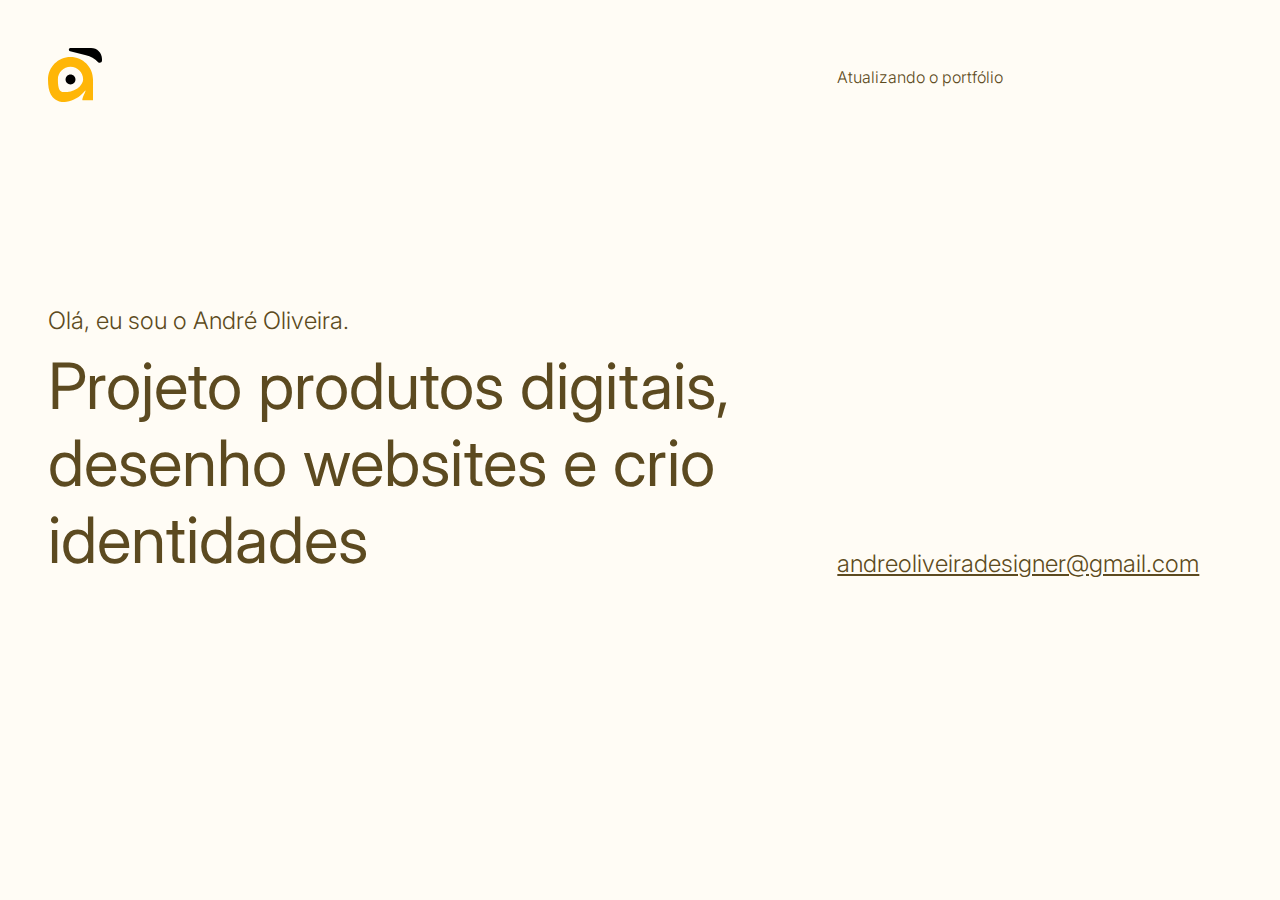
==== commit 9b78c530: "test" ====
--- a/index.html
+++ b/index.html
@@ -65,7 +65,7 @@
 
 			.content h1{
 				font-size: 5vw;
-				font-weight: 300;
+				font-weight: 400;
 				margin: 0;
 			}
 
@@ -83,9 +83,10 @@
 				body{
 					padding: 20px;
 				}
-				
+
 				.content{
 					grid-column: 1 / 7;
+					margin-top: 150px;
 				}
 
 				.logo{
@@ -97,7 +98,7 @@
 				}
 
 				.content h1{
-					font-size: 48px;
+					font-size: 10vw;
 				}
 
 				.wrap .e-mail{
@@ -130,7 +131,7 @@
 		<div class="row wrap">
 			<div class="content">
 				<p>Olá, eu sou o André Oliveira.</p>
-				<h1>Projeto produtos digitais, desenho websites e crio identidades.</h1>
+				<h1>Projeto produtos digitais, desenho websites e crio identidades</h1>
 			</div>
 			<div class="e-mail">
 				<a href="mailto:andreoliveiradesigner@gmail.com">andreoliveiradesigner@gmail.com</a>
